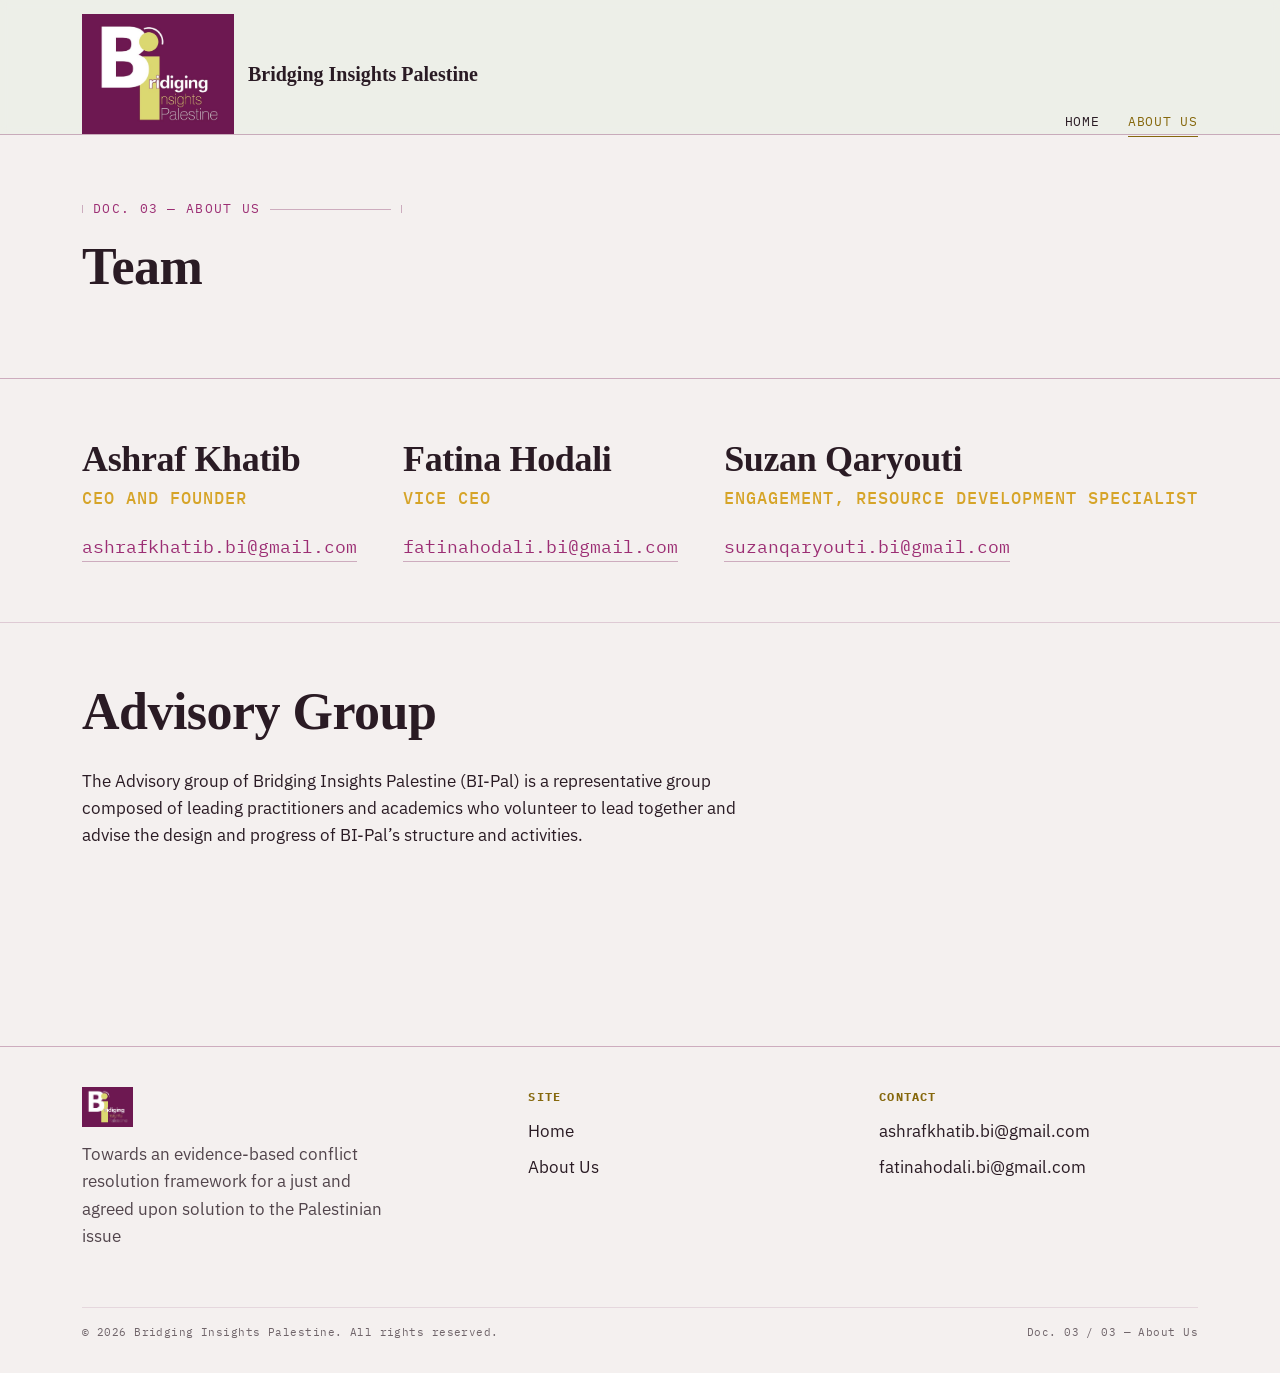
==== about/index.html @ 347c8a96 "Swap favicon to new BI-Pal logo PNG" ====
<!DOCTYPE html>
<html lang="en">
<head>
<meta charset="UTF-8">
<meta name="viewport" content="width=device-width, initial-scale=1.0">
<title>About Us — Bridging Insights Palestine</title>
<meta name="description" content="Meet the team and advisory group behind Bridging Insights Palestine, an initiative building an evidence-based conflict resolution framework for the Palestinian issue.">
<link rel="icon" type="image/png" href="/bi-logo.png">
<link rel="preconnect" href="https://fonts.googleapis.com">
<link href="https://fonts.googleapis.com/css2?family=IBM+Plex+Mono:wght@400;500&family=IBM+Plex+Sans:wght@400;500&family=IBM+Plex+Slab:wght@500;600&display=swap" rel="stylesheet">
<link rel="stylesheet" href="/style.css">
</head>
<body>

<header class="site-header">
  <div class="header-inner">
    <a class="brand" href="/">
      <img class="brand-logo" src="/bridging-insights-logo.jpg" alt="Bridging Insights Palestine">
      <span class="brand-title">Bridging Insights Palestine</span>
    </a>
    <button class="nav-toggle" aria-expanded="false" aria-label="Toggle navigation">Menu</button>
    <nav class="primary-nav" aria-label="Primary">
      <ul>
        <li><a href="/">Home</a></li>
        <!-- <li><a href="/toolkit/">The Toolkit</a></li> -->
        <li><a href="/about/" aria-current="page">About Us</a></li>
      </ul>
    </nav>
  </div>
</header>

<main>

  <div class="masthead team-masthead">
    <div class="wrap">
      <div class="dim short kicker">
        <span class="dim-label">Doc. 03 — About Us</span>
        <span class="dim-rule"></span>
      </div>
      <h1>Team</h1>
    </div>
  </div>

  <!-- TEAM -->
  <section>
    <div class="wrap team-grid">
      <div class="team-card">
        <h3>Ashraf Khatib</h3>
        <span class="team-role">CEO and Founder</span>
        <a class="email" href="mailto:ashrafkhatib.bi@gmail.com">ashrafkhatib.bi@gmail.com</a>
      </div>
      <div class="team-card">
        <h3>Fatina Hodali</h3>
        <span class="team-role">Vice CEO</span>
        <a class="email" href="mailto:fatinahodali.bi@gmail.com">fatinahodali.bi@gmail.com</a>
      </div>
      <div class="team-card">
        <h3>Suzan Qaryouti</h3>
        <span class="team-role" style="white-space:nowrap;">Engagement, Resource Development Specialist</span>
        <a class="email" href="mailto:suzanqaryouti.bi@gmail.com">suzanqaryouti.bi@gmail.com</a>
      </div>
    </div>
  </section>

  <!-- ADVISORY PANEL -->
  <section>
    <div class="wrap">
      <h2 class="advisory-title">Advisory Group</h2>
      <p style="max-width:70ch;">The Advisory group of Bridging Insights Palestine (BI-Pal) is a representative group composed of leading practitioners and academics who volunteer to lead together and advise the design and progress of BI-Pal&rsquo;s structure and activities.</p>
    </div>
  </section>

</main>

<footer class="site-footer">
  <div class="wrap">
    <div class="footer-grid">
      <div>
        <img class="footer-logo" src="/bridging-insights-logo.jpg" alt="Bridging Insights Palestine">
        <p style="max-width:32ch; opacity:.8;">Towards an evidence-based conflict resolution framework for a just and agreed upon solution to the Palestinian issue</p>
      </div>
      <div>
        <h4>Site</h4>
        <ul>
          <li><a href="/">Home</a></li>
          <!-- <li><a href="/toolkit/">The Toolkit</a></li> -->
          <li><a href="/about/">About Us</a></li>
        </ul>
      </div>
      <div>
        <h4>Contact</h4>
        <ul>
          <li><a href="mailto:ashrafkhatib.bi@gmail.com">ashrafkhatib.bi@gmail.com</a></li>
          <li><a href="mailto:fatinahodali.bi@gmail.com">fatinahodali.bi@gmail.com</a></li>
        </ul>
      </div>
    </div>
    <div class="footer-bottom">
      <span>© 2026 Bridging Insights Palestine. All rights reserved.</span>
      <span>Doc. 03 / 03 — About Us</span>
    </div>
  </div>
</footer>

<script src="/script.js"></script>
</body>
</html>
---- style.css ----
/* ==========================================================================
   DRAFTSMAN'S BENCH — design tokens
   ========================================================================== */

:root{
  --paper:     #F4F0EF;
  --paper-2:   #E9E2E4;
  --ink:       #2A1B24;
  --blueprint: #7A1E58;
  --blueprint-2:#9C2E74;
  --brass:     #D6A428;
  --brass-2:   #F0C455;
  --brass-ink: #86680D;
  --line:      rgba(122,30,88,0.18);
  --line-strong: rgba(122,30,88,0.32);

  --display: "IBM Plex Slab", Georgia, serif;
  --body:    "IBM Plex Sans", -apple-system, sans-serif;
  --mono:    "IBM Plex Mono", "SFMono-Regular", monospace;

  --max: 1180px;
}

*{ box-sizing:border-box; }
html{ scroll-behavior:smooth; }

@media (prefers-reduced-motion: reduce){
  html{ scroll-behavior:auto; }
  *{ animation:none !important; transition:none !important; }
}

body{
  margin:0;
  background:
    linear-gradient(var(--paper), var(--paper)) ,
    repeating-linear-gradient(0deg, transparent, transparent 39px, var(--line) 39px, var(--line) 40px),
    repeating-linear-gradient(90deg, transparent, transparent 39px, var(--line) 39px, var(--line) 40px);
  background-blend-mode: normal;
  color: var(--ink);
  font-family: var(--body);
  font-size: 17px;
  line-height: 1.6;
  -webkit-font-smoothing: antialiased;
}

img{ max-width:100%; display:block; }

a{ color: inherit; }

h1,h2,h3{
  font-family: var(--display);
  font-weight: 600;
  line-height: 1.12;
  margin: 0 0 .5em 0;
  letter-spacing: -0.01em;
}

p{ margin: 0 0 1em 0; }

.wrap{
  max-width: var(--max);
  margin: 0 auto;
  padding: 0 32px;
}

/* Focus visibility */
a:focus-visible, button:focus-visible, input:focus-visible, textarea:focus-visible{
  outline: 2px solid var(--brass-ink);
  outline-offset: 3px;
}

/* --------------------------------------------------------------------------
   Utility: mono labels / spec tags / dimension lines
   -------------------------------------------------------------------------- */

.label{
  font-family: var(--mono);
  font-size: 12px;
  letter-spacing: .12em;
  text-transform: uppercase;
  color: var(--brass-ink);
}

.spec-number{
  font-family: var(--mono);
  font-size: 12px;
  color: var(--brass);
  letter-spacing: .06em;
}

/* Dimension line: the signature motif. A hairline with tick-mark ends and
   a small mono callout, used to annotate real content — never decorative. */
.dim{
  display:flex;
  align-items:center;
  gap: 10px;
  color: var(--blueprint-2);
  margin: 0 0 18px 0;
}
.dim::before, .dim::after{
  content:"";
  height: 8px;
  width: 1px;
  background: var(--line-strong);
}
.dim .dim-rule{
  flex: 1 1 auto;
  height: 1px;
  background: var(--line-strong);
  min-width: 24px;
}
.dim .dim-label{
  font-family: var(--mono);
  font-size: 13px;
  letter-spacing: .1em;
  text-transform: uppercase;
  white-space: nowrap;
  color: var(--blueprint-2);
}
.dim.short{ max-width: 320px; }

/* --------------------------------------------------------------------------
   Header / title block (styled like a blueprint's corner stamp)
   -------------------------------------------------------------------------- */

.site-header{
  border-bottom: 1px solid var(--line-strong);
  background: rgba(236,238,232,0.88);
  backdrop-filter: blur(4px);
  position: sticky;
  top: 0;
  z-index: 50;
}

.header-inner{
  display:flex;
  align-items:flex-end;
  justify-content: space-between;
  padding: 14px 32px 0;
  max-width: var(--max);
  margin: 0 auto;
  gap: 24px;
}

.brand{
  display:flex;
  align-items:center;
  text-decoration:none;
  color: var(--ink);
}
.brand-logo{
  height: 120px;
  width: auto;
  display:block;
}
.brand-title{
  font-family: var(--display);
  font-weight: 600;
  font-size: 20px;
  margin-left: 14px;
  white-space: nowrap;
}

nav.primary-nav ul{
  list-style:none;
  display:flex;
  gap: 28px;
  margin:0; padding:0;
}
nav.primary-nav a{
  text-decoration:none;
  font-family: var(--mono);
  font-size: 13px;
  letter-spacing:.06em;
  text-transform: uppercase;
  color: var(--ink);
  padding: 6px 0;
  border-bottom: 1px solid transparent;
  transition: border-color .15s ease, color .15s ease;
}
nav.primary-nav a:hover,
nav.primary-nav a[aria-current="page"]{
  color: var(--brass-ink);
  border-bottom-color: var(--brass-ink);
}

.nav-toggle{
  display:none;
  background:none;
  border: 1px solid var(--line-strong);
  padding: 8px 10px;
  font-family: var(--mono);
  font-size: 12px;
  letter-spacing:.08em;
  text-transform: uppercase;
  cursor:pointer;
  color: var(--ink);
}

@media (max-width: 760px){
  nav.primary-nav{
    position: absolute;
    top: 100%;
    left:0; right:0;
    background: var(--paper);
    border-bottom: 1px solid var(--line-strong);
    display:none;
  }
  nav.primary-nav.open{ display:block; }
  nav.primary-nav ul{
    flex-direction: column;
    gap:0;
    padding: 8px 32px 20px;
  }
  nav.primary-nav li{ padding: 10px 0; border-bottom: 1px solid var(--line); }
  .nav-toggle{ display:inline-block; }

  /* The logo image already contains the "Bridging Insights Palestine"
     wordmark, so the adjacent text label is redundant on narrow screens
     and was the thing pushing the header into horizontal overflow. */
  .brand-title{ display:none; }
  .brand-logo{ height: 64px; }
  .header-inner{ padding: 10px 20px 0; }
}

@media (max-width: 480px){
  .wrap{ padding: 0 20px; }
}

/* --------------------------------------------------------------------------
   Section nav — vertical rail of dimension ticks, one per page section
   -------------------------------------------------------------------------- */

section[id]{ scroll-margin-top: 140px; }

.section-nav{
  position: fixed;
  top: max(230px, 50%);
  right: 16px;
  transform: translateY(-50%);
  z-index: 60;
}
.section-nav ul{
  list-style:none;
  margin:0; padding:0;
  display:flex;
  flex-direction:column;
  gap: 12px;
}
.section-nav li{ display:flex; justify-content:flex-end; }
.section-nav a{
  display:flex;
  align-items:center;
  gap: 7px;
  text-decoration:none;
  padding: 3px 0;
}
.section-nav-index{
  font-family: var(--mono);
  font-size: 10px;
  color: var(--brass-ink);
  white-space:nowrap;
  opacity: .55;
  transition: opacity .25s ease, transform .25s ease, color .2s ease;
}
.section-nav-label{
  font-family: var(--mono);
  font-size: 10px;
  letter-spacing:.04em;
  text-transform: uppercase;
  color: var(--ink);
  white-space:nowrap;
  background: transparent;
  border: 1px solid transparent;
  padding: 4px 7px;
  opacity: .55;
  transition: opacity .25s ease, transform .25s ease, color .2s ease, border-color .2s ease, background-color .2s ease;
}
.section-nav-dash{
  flex: 0 0 auto;
  width: 16px;
  height: 1px;
  background: var(--line-strong);
  transition: width .3s ease, background-color .3s ease;
}
.section-nav a:hover .section-nav-index,
.section-nav a:hover .section-nav-label{
  opacity: 1;
  transform: translateX(-4px);
}
.section-nav a:hover .section-nav-dash{
  width: 28px;
  background: var(--brass-ink);
}
.section-nav a.active .section-nav-index,
.section-nav a.active .section-nav-label{
  opacity: 1;
}
.section-nav a.active .section-nav-dash{
  width: 28px;
  background: var(--ink);
}
.section-nav a.active .section-nav-label{
  color: var(--brass-ink);
  border-color: var(--brass-ink);
  background: var(--paper);
}
.section-nav a.active:hover .section-nav-label{
  transform: translateX(-4px);
}

@media (max-width: 1320px){
  .section-nav{ display:none; }
}

/* --------------------------------------------------------------------------
   Footer / title block
   -------------------------------------------------------------------------- */

.site-footer{
  border-top: 1px solid var(--line-strong);
  margin-top: 120px;
  padding: 40px 0 32px;
}
.footer-grid{
  display:grid;
  grid-template-columns: 1.3fr 1fr 1fr;
  gap: 32px;
  align-items:start;
}
.footer-grid h4{
  font-family: var(--mono);
  font-size: 12px;
  letter-spacing:.1em;
  text-transform: uppercase;
  color: var(--brass-ink);
  margin: 0 0 12px 0;
}
.footer-logo{
  height: 40px;
  width: auto;
  display:block;
  margin: 0 0 14px 0;
}
.footer-grid ul{ list-style:none; margin:0; padding:0; }
.footer-grid li{ margin-bottom: 8px; }
.footer-grid a{ text-decoration:none; }
.footer-grid a:hover{ color: var(--brass-ink); }
.footer-bottom{
  display:flex;
  justify-content:space-between;
  margin-top: 40px;
  padding-top: 16px;
  border-top: 1px solid var(--line);
  font-family: var(--mono);
  font-size: 11px;
  color: var(--ink);
  opacity:.65;
  letter-spacing:.04em;
}
@media (max-width: 700px){
  .footer-grid{ grid-template-columns: 1fr; }
  .footer-bottom{ flex-direction:column; gap:8px; }
}

/* --------------------------------------------------------------------------
   Hero
   -------------------------------------------------------------------------- */

.hero{
  padding: 96px 0 80px;
  border-bottom: 1px solid var(--line-strong);
}
.hero-inner{
  display:grid;
  grid-template-columns: 1.15fr .85fr;
  gap: 56px;
  align-items:end;
}
.hero h1{
  font-size: clamp(26px, 2.6vw, 36px);
  max-width: 34ch;
}
.hero .lede{
  font-size: 18px;
  max-width: 46ch;
  color: var(--ink);
}
.hero-figure{
  border: 1px solid var(--line-strong);
  background: var(--paper-2);
  aspect-ratio: 4/3;
  display:flex;
  align-items:center;
  justify-content:center;
  position:relative;
  padding: 18px;
}
.hero-figure .corner,
.ring-figure .corner{
  position:absolute;
  width:10px; height:10px;
  border: 1px solid var(--line-strong);
}
.hero-figure .corner.tl, .ring-figure .corner.tl{ top:8px; left:8px; border-right:none; border-bottom:none; }
.hero-figure .corner.tr, .ring-figure .corner.tr{ top:8px; right:8px; border-left:none; border-bottom:none; }
.hero-figure .corner.bl, .ring-figure .corner.bl{ bottom:8px; left:8px; border-right:none; border-top:none; }
.hero-figure .corner.br, .ring-figure .corner.br{ bottom:8px; right:8px; border-left:none; border-top:none; }
.hero-figure figcaption{
  position:absolute;
  bottom: 14px; left: 18px; right: 18px;
  font-family: var(--mono);
  font-size: 11px;
  letter-spacing:.06em;
  color: var(--ink);
  opacity:.6;
}
.placeholder-art{
  font-family: var(--mono);
  font-size: 13px;
  text-align:center;
  color: var(--ink);
  opacity:.5;
  letter-spacing:.05em;
}

@media (max-width: 820px){
  .hero-inner{ grid-template-columns: 1fr; }
}

/* --------------------------------------------------------------------------
   Buttons
   -------------------------------------------------------------------------- */

.btn{
  display:inline-flex;
  align-items:center;
  gap:8px;
  font-family: var(--mono);
  font-size: 13px;
  letter-spacing:.06em;
  text-transform: uppercase;
  text-decoration:none;
  padding: 13px 22px;
  border: 1px solid var(--ink);
  color: var(--ink);
  background: transparent;
  cursor:pointer;
  transition: background .15s ease, color .15s ease;
}
.btn:hover{ background: var(--ink); color: var(--paper); }
.btn.primary{
  background: var(--brass);
  border-color: var(--brass);
  color: var(--ink);
}
.btn.primary:hover{ background: var(--brass-2); border-color: var(--brass-2); }
.btn-row{ display:flex; gap:14px; flex-wrap:wrap; margin-top: 28px; }

/* --------------------------------------------------------------------------
   Generic sections
   -------------------------------------------------------------------------- */

section{ padding: 60px 0; }
section.tight{ padding: 36px 0; }
section + section{ border-top: 1px solid var(--line); }

.section-head{ max-width: 640px; margin-bottom: 48px; }
.section-head h2{ font-size: clamp(28px, 3.4vw, 38px); }
.section-head p{ color: var(--ink); opacity:.85; }

/* Three-up feature grid */
.grid-3{
  display:grid;
  grid-template-columns: repeat(3, 1fr);
  gap: 1px;
  background: var(--line-strong);
  border: 1px solid var(--line-strong);
}
.grid-3 > *{ background: var(--paper); padding: 32px; }
@media (max-width: 820px){
  .grid-3{ grid-template-columns: 1fr; }
}

.card h3{ font-size: 20px; margin-bottom: 10px; }
.card p{ opacity:.85; margin-bottom:0; }

/* Component/spec list (used on Toolkit page) */
.spec-list{ border-top: 1px solid var(--line-strong); }
.spec-row{
  display:grid;
  grid-template-columns: 90px 1fr 1.3fr;
  gap: 28px;
  padding: 32px 0;
  border-bottom: 1px solid var(--line-strong);
}
.spec-row .spec-number{ padding-top:4px; }
.spec-row h3{ font-size: 21px; margin-bottom: 8px; }
.spec-row p{ opacity: .85; margin-bottom: 0; }
@media (max-width: 700px){
  .spec-row{ grid-template-columns: 1fr; gap:8px; }
}

/* Quote / callout block */
.callout{
  border-top: 3px solid var(--brass);
  padding: 20px 0 0 0;
  font-family: var(--display);
  font-size: 27px;
  font-style: italic;
  max-width: 700px;
  margin: 0 auto;
  text-align: center;
  color: var(--ink);
}
.callout cite{
  display:block;
  margin-top: 14px;
  font-family: var(--mono);
  font-style: normal;
  font-size: 12px;
  letter-spacing:.06em;
  text-transform: uppercase;
  color: var(--brass-ink);
}

/* Team grid (About page) */
.team-grid{
  display:grid;
  grid-template-columns: repeat(3, 1fr);
  gap: 40px 32px;
}
@media (max-width: 820px){
  .team-grid{ grid-template-columns: repeat(2, 1fr); }
}
@media (max-width: 560px){
  .team-grid{ grid-template-columns: 1fr; }
}
.team-photo{
  aspect-ratio: 1;
  background: var(--paper-2);
  border: 1px solid var(--line-strong);
  margin-bottom: 14px;
  display:flex; align-items:center; justify-content:center;
}
.team-card h3{ font-size: clamp(28px, 3vw, 36px); margin-bottom: 6px; }
.team-role{
  font-family: var(--mono);
  font-size: 17px;
  font-weight: 500;
  letter-spacing:.06em;
  text-transform: uppercase;
  color: var(--brass);
  display:block;
  margin-bottom: 20px;
}
.team-card p{ font-size: 15px; opacity:.85; margin-bottom:0; }
.team-card .email{
  display:inline-block;
  font-family: var(--mono);
  font-size: 18px;
  color: var(--blueprint-2);
  text-decoration: none;
  border-bottom: 1px solid var(--line-strong);
}
.team-card .email:hover{ color: var(--brass-ink); border-color: var(--brass-ink); }

/* About page: larger, more prominent title */
.team-masthead h1{ font-size: clamp(56px, 9vw, 104px); max-width: none; }

/* Advisory Group heading — matches the "Team" masthead title font */
.advisory-title{ font-size: clamp(34px, 4.6vw, 52px); max-width: 18ch; }

/* Values row — pills in the theme's accent colors */
.values-row{
  display:flex;
  flex-wrap:wrap;
  gap: 16px;
}
.value-pill{
  display:inline-flex;
  align-items:center;
  justify-content:center;
  padding: 16px 32px;
  border-radius: 999px;
  font-family: var(--display);
  font-weight: 600;
  font-size: 18px;
  letter-spacing: -0.01em;
  color: var(--paper);
  cursor: default;
  transition: transform .2s ease, filter .2s ease, box-shadow .2s ease;
}
.value-pill{
  box-shadow: 0 0 24px -4px var(--glow, transparent);
}
.value-pill:hover{
  transform: scale(1.08);
  filter: brightness(1.18) saturate(1.15);
  box-shadow: 0 0 36px 2px var(--glow, var(--brass-2)), 0 10px 20px -6px rgba(0,0,0,.3);
}
.value-pill.c-blueprint{ background: var(--blueprint); --glow: color-mix(in srgb, var(--blueprint) 65%, transparent); }
.value-pill.c-blueprint-2{ background: var(--blueprint-2); --glow: color-mix(in srgb, var(--blueprint-2) 65%, transparent); }
.value-pill.c-brass{ background: var(--brass); color: var(--ink); --glow: color-mix(in srgb, var(--brass) 65%, transparent); }
.value-pill.c-brass-ink{ background: var(--brass-ink); --glow: color-mix(in srgb, var(--brass-ink) 65%, transparent); }
.value-pill.c-ink{ background: var(--ink); --glow: color-mix(in srgb, var(--ink) 65%, transparent); }

@media (max-width: 560px){
  .value-pill{ padding: 13px 24px; font-size: 16px; }
}

/* CTA band */
.cta-band{
  background: var(--brass);
  color: var(--ink);
}
.cta-band .section-head p{ color: var(--ink); opacity:.8; }
.cta-band h2{ color: var(--ink); }
.cta-band .btn{ border-color: var(--ink); color: var(--ink); }
.cta-band .btn:hover{ background: var(--ink); color: var(--brass); }
.cta-band .btn.primary{ background: var(--ink); color: var(--brass); border-color: var(--ink); }
.cta-band .btn.primary:hover{ background: transparent; color: var(--ink); }

/* --------------------------------------------------------------------------
   Toolkit page additions
   -------------------------------------------------------------------------- */

/* Framing questions — stacked italic questions under the masthead lede */
.framing-questions{
  margin-top: 28px;
  padding-top: 20px;
  border-top: 1px solid var(--line);
  display: grid;
  gap: 14px;
  max-width: 62ch;
}
.framing-questions p{
  font-family: var(--display);
  font-style: italic;
  font-size: 19px;
  color: var(--ink);
  opacity: .9;
  margin: 0;
}

/* Hub diagram — a center + radiating parts, placeholder for a real graphic */
.hub-diagram{
  position: relative;
  aspect-ratio: 1/1;
  border: 1px solid var(--line-strong);
  background: var(--paper-2);
  display:flex;
  align-items:center;
  justify-content:center;
}
.hub-diagram .hub-center{
  width: 34%;
  aspect-ratio: 1/1;
  border-radius: 50%;
  border: 1px solid var(--brass-ink);
  display:flex;
  align-items:center;
  justify-content:center;
  text-align:center;
  font-family: var(--mono);
  font-size: 11px;
  letter-spacing:.06em;
  text-transform: uppercase;
  color: var(--brass-ink);
  padding: 10px;
  background: var(--paper);
  z-index: 2;
}
.hub-diagram .spoke{
  position:absolute;
  width: 1px;
  background: var(--line-strong);
  top: 50%; left: 50%;
  height: 40%;
  transform-origin: top center;
}
.hub-diagram .spoke.s1{ transform: translate(-50%,0) rotate(0deg); }
.hub-diagram .spoke.s2{ transform: translate(-50%,0) rotate(120deg); }
.hub-diagram .spoke.s3{ transform: translate(-50%,0) rotate(240deg); }
.hub-diagram .node{
  position:absolute;
  font-family: var(--mono);
  font-size: 10px;
  letter-spacing:.06em;
  text-transform:uppercase;
  color: var(--ink);
  opacity:.75;
  text-align:center;
  width: 96px;
}
.hub-diagram .node.n1{ top: 6%; left: 50%; transform: translateX(-50%); }
.hub-diagram .node.n2{ bottom: 12%; left: 8%; }
.hub-diagram .node.n3{ bottom: 12%; right: 8%; }

/* Lens grid — the perspectives / disciplines the toolkit draws on */
.lens-grid{
  display:grid;
  grid-template-columns: repeat(2, 1fr);
  gap: 1px;
  background: var(--line-strong);
  border: 1px solid var(--line-strong);
}
.lens-grid > *{ background: var(--paper); padding: 28px 32px; }
.lens-grid .spec-number{ display:block; margin-bottom: 8px; }
.lens-grid h3{ font-size: 18px; margin-bottom: 6px; }
.lens-grid .lens-question{
  font-family: var(--display);
  font-style: italic;
  font-size: 15px;
  opacity: .8;
  margin: 0;
}
.lens-grid p{ opacity:.85; margin:0; }
@media (max-width: 700px){
  .lens-grid{ grid-template-columns: 1fr; }
}

/* Action grid — the verbs describing what you do with the toolkit */
.action-grid{
  display:grid;
  grid-template-columns: repeat(3, 1fr);
  gap: 1px;
  background: var(--line-strong);
  border: 1px solid var(--line-strong);
}
.action-grid > *{ background: var(--paper); padding: 32px; }
.action-verb{
  display:block;
  font-family: var(--mono);
  font-size: 13px;
  letter-spacing:.1em;
  color: var(--brass);
  margin-bottom: 10px;
}
.action-grid h3{ font-size: 19px; margin-bottom: 8px; }
.action-grid p{ opacity:.85; margin-bottom:0; }
@media (max-width: 820px){
  .action-grid{ grid-template-columns: 1fr; }
}

/* Contributors strip — quiet, credits-style close to the page */
.contributors{
  font-family: var(--mono);
  font-size: 13px;
}
.contributors .contrib-group{
  padding: 18px 0;
  border-bottom: 1px solid var(--line);
  display:grid;
  grid-template-columns: 240px 1fr;
  gap: 20px;
}
.contributors .contrib-group:first-child{ border-top: 1px solid var(--line); }
.contrib-role{
  text-transform: uppercase;
  letter-spacing: .06em;
  color: var(--brass-ink);
  opacity: .9;
}
.contrib-names{ opacity: .8; }
@media (max-width: 640px){
  .contributors .contrib-group{ grid-template-columns: 1fr; gap: 4px; }
}

/* --------------------------------------------------------------------------
   Toolkit page — deeper explainer sections
   -------------------------------------------------------------------------- */

/* Who it's for */
.audience-list{
  display:grid;
  grid-template-columns: repeat(2, 1fr);
  gap: 1px;
  background: var(--line-strong);
  border: 1px solid var(--line-strong);
}
.audience-list > *{ background: var(--paper); padding: 26px 30px; }
.audience-list h3{ font-size: 16px; margin-bottom: 6px; }
.audience-list p{ opacity:.85; margin-bottom:0; font-size:15px; }
@media (max-width: 700px){
  .audience-list{ grid-template-columns: 1fr; }
}

/* ---- Achieving section: table + interactive ecosystem diagram ------ */
.achieving-layout{
  display:grid;
  grid-template-columns: 0.82fr 1.18fr;
  gap: 48px;
  align-items:center;
}
.audience-list--compact{
  grid-template-columns: 1fr;
}
.audience-list--compact > *{
  padding: 18px 22px;
  transition: background-color .25s ease, box-shadow .25s ease;
}
.audience-list--compact h3{ font-size: 15px; transition: color .25s ease; }
.audience-list--compact p{ font-size: 13.5px; }
.audience-list--compact > .is-active{
  background: color-mix(in srgb, var(--node-accent, var(--blueprint-2)) 12%, var(--paper));
  box-shadow: inset 3px 0 0 var(--node-accent, var(--blueprint-2));
}
.audience-list--compact > .is-active h3{ color: var(--node-accent, var(--blueprint-2)); }
@media (max-width: 900px){
  .achieving-layout{ grid-template-columns: 1fr; }
}

.ring-figure{
  position:relative;
  border: 1px solid var(--line-strong);
  background: transparent;
  display:flex;
  flex-direction: column;
  align-items:center;
  justify-content:center;
  padding: 14px;
}
.ring-figure figcaption{
  margin-top: 12px;
  font-family: var(--mono);
  font-size: 11px;
  letter-spacing:.06em;
  color: var(--ink);
  opacity:.6;
  text-align:center;
}
.ring-anim{
  display:block;
  width:100%;
  aspect-ratio: 1/1;
}
.ring-anim-track{
  fill:none;
  stroke: var(--line-strong);
  stroke-width:1.5;
}
.ring-anim-dot{
  fill: var(--brass-ink);
  opacity: 0;
}
.ring-anim-glow{
  fill:none;
  stroke: var(--brass-2);
  stroke-width:10;
  opacity:0;
  filter: blur(10px);
}
.ring-anim-circle{
  fill: var(--paper);
  stroke: var(--brass-ink);
  stroke-width:2.5;
}
.ring-anim-id{
  font-family: var(--mono);
  font-size:26px;
  font-weight:500;
  text-anchor:middle;
  fill: var(--brass-ink);
}
.ring-anim-label{
  font-family: var(--display);
  font-weight:600;
  font-size:24px;
  line-height:1.28;
  color: var(--ink);
  text-align:center;
}
.ring-anim-node{ cursor:pointer; }
.ring-anim-node:focus{ outline:none; }
.ring-anim-node:focus-visible .ring-anim-circle{
  stroke: var(--node-accent, var(--blueprint-2)) !important;
  stroke-width: 3.5 !important;
}
.ring-anim-node.is-selected .ring-anim-circle{
  stroke: var(--node-accent, var(--blueprint-2)) !important;
  stroke-width: 4 !important;
}
.ring-anim-node.is-selected .ring-anim-id{
  fill: var(--node-accent, var(--blueprint-2)) !important;
}
.ring-anim-node.is-selected .ring-anim-glow{
  opacity: .5 !important;
  stroke: var(--node-accent, var(--blueprint-2)) !important;
}
.ring-anim-node.is-selected .ring-anim-label{
  color: var(--node-accent, var(--blueprint-2));
}

@media (prefers-reduced-motion: reduce){
  .ring-anim-dot{ opacity:0; }
}

/* Below ~640px the ring diagram's node labels shrink past legibility (the
   SVG scales as one vector, foreignObject text included). The same four
   items are already spelled out in full in .audience-list--compact right
   above it, so on small screens keep just the numbered ring — dropping the
   duplicate text avoids both the illegible type and its collision with the
   figcaption underneath. */
@media (max-width: 640px){
  .ring-anim-node foreignObject{ display:none; }
  .ring-anim-id{ font-size: 34px; }
}

/* How to use it — numbered steps */
.steps-list{ counter-reset: step; max-width: 760px; }
.step-item{
  display:grid;
  grid-template-columns: 44px 1fr;
  gap: 18px;
  padding: 18px 0;
  border-bottom: 1px solid var(--line);
}
.step-item:first-child{ border-top: 1px solid var(--line); }
.step-item .step-num{
  font-family: var(--mono);
  font-size: 13px;
  color: var(--brass);
  padding-top: 2px;
}
.step-item p{ margin:0; opacity:.9; }

/* Domain block — one per interdependent part of the framework */
.domain-block{
  padding: 40px 0;
  border-bottom: 1px solid var(--line-strong);
}
.domain-block:first-of-type{ border-top: 1px solid var(--line-strong); }
.domain-head{
  display:flex;
  align-items:baseline;
  gap: 16px;
  margin-bottom: 12px;
  flex-wrap: wrap;
}
.domain-head h3{ font-size: 24px; margin:0; }
.domain-intro{ max-width: 68ch; opacity:.9; margin-bottom: 24px; }
.domain-questions{
  display:grid;
  grid-template-columns: 1fr 1fr;
  gap: 32px;
}
.domain-questions h4{
  font-family: var(--mono);
  font-size: 11px;
  letter-spacing:.08em;
  text-transform: uppercase;
  color: var(--brass-ink);
  margin: 0 0 12px 0;
}
.domain-questions ul{
  margin:0; padding: 0 0 0 18px;
  font-size: 15px;
}
.domain-questions li{ margin-bottom: 8px; opacity:.9; }
@media (max-width: 700px){
  .domain-questions{ grid-template-columns: 1fr; gap:20px; }
}
.field-note{
  margin-top: 22px;
  border-left: 3px solid var(--brass);
  padding: 4px 0 4px 20px;
  font-size: 15px;
  opacity:.9;
  max-width: 68ch;
}
.field-note .label{ display:block; margin-bottom:6px; }

/* Stage timeline */
.stage-timeline{
  display:grid;
  grid-template-columns: repeat(5, 1fr);
  gap: 1px;
  background: var(--line-strong);
  border: 1px solid var(--line-strong);
}
.stage-timeline > *{ background: var(--paper); padding: 22px 20px; }
.stage-num{
  font-family: var(--mono);
  font-size: 11px;
  color: var(--brass);
  display:block;
  margin-bottom: 8px;
}
.stage-timeline h4{
  font-family: var(--display);
  font-size: 15px;
  margin: 0 0 8px 0;
}
.stage-timeline p{ font-size: 13px; opacity:.85; margin:0; }
@media (max-width: 900px){
  .stage-timeline{ grid-template-columns: repeat(2, 1fr); }
}
@media (max-width: 520px){
  .stage-timeline{ grid-template-columns: 1fr; }
}

/* Case study */
.case-study{
  border: 1px solid var(--line-strong);
  padding: 40px;
}
.case-study .dim{ margin-bottom: 20px; }
.case-study h3{ font-size: 22px; }
.case-domain{
  margin-top: 26px;
  padding-top: 22px;
  border-top: 1px solid var(--line);
}
.case-domain h4{
  font-family: var(--mono);
  font-size: 12px;
  letter-spacing:.06em;
  text-transform: uppercase;
  color: var(--brass-ink);
  margin: 0 0 8px 0;
}
.case-domain p{ margin:0; opacity:.9; }
@media (max-width: 700px){
  .case-study{ padding: 26px; }
}

/* Checklist */
.checklist-group{ margin-bottom: 32px; }
.checklist-group h4{
  font-family: var(--mono);
  font-size: 12px;
  letter-spacing:.08em;
  text-transform: uppercase;
  color: var(--brass-ink);
  margin: 0 0 14px 0;
}
.checklist{ list-style:none; margin:0; padding:0; }
.checklist li{
  display:flex;
  align-items:flex-start;
  gap: 12px;
  padding: 10px 0;
  border-bottom: 1px solid var(--line);
  font-size: 15px;
  opacity:.9;
}
.checklist li::before{
  content:"";
  flex: 0 0 auto;
  width: 14px; height: 14px;
  margin-top: 2px;
  border: 1px solid var(--line-strong);
}

/* Page intro / masthead used on inner pages */
.masthead{
  padding: 64px 0 56px;
  border-bottom: 1px solid var(--line-strong);
}
.masthead .kicker{ margin-bottom: 18px; }
.masthead h1{ font-size: clamp(34px, 4.6vw, 52px); max-width: 18ch; }
.masthead .lede{ max-width: 60ch; opacity:.85; font-size:17px; }

/* Two column layout util */
.two-col{
  display:grid;
  grid-template-columns: 1fr 1fr;
  gap: 56px;
}
@media (max-width: 820px){
  .two-col{ grid-template-columns:1fr; }
}
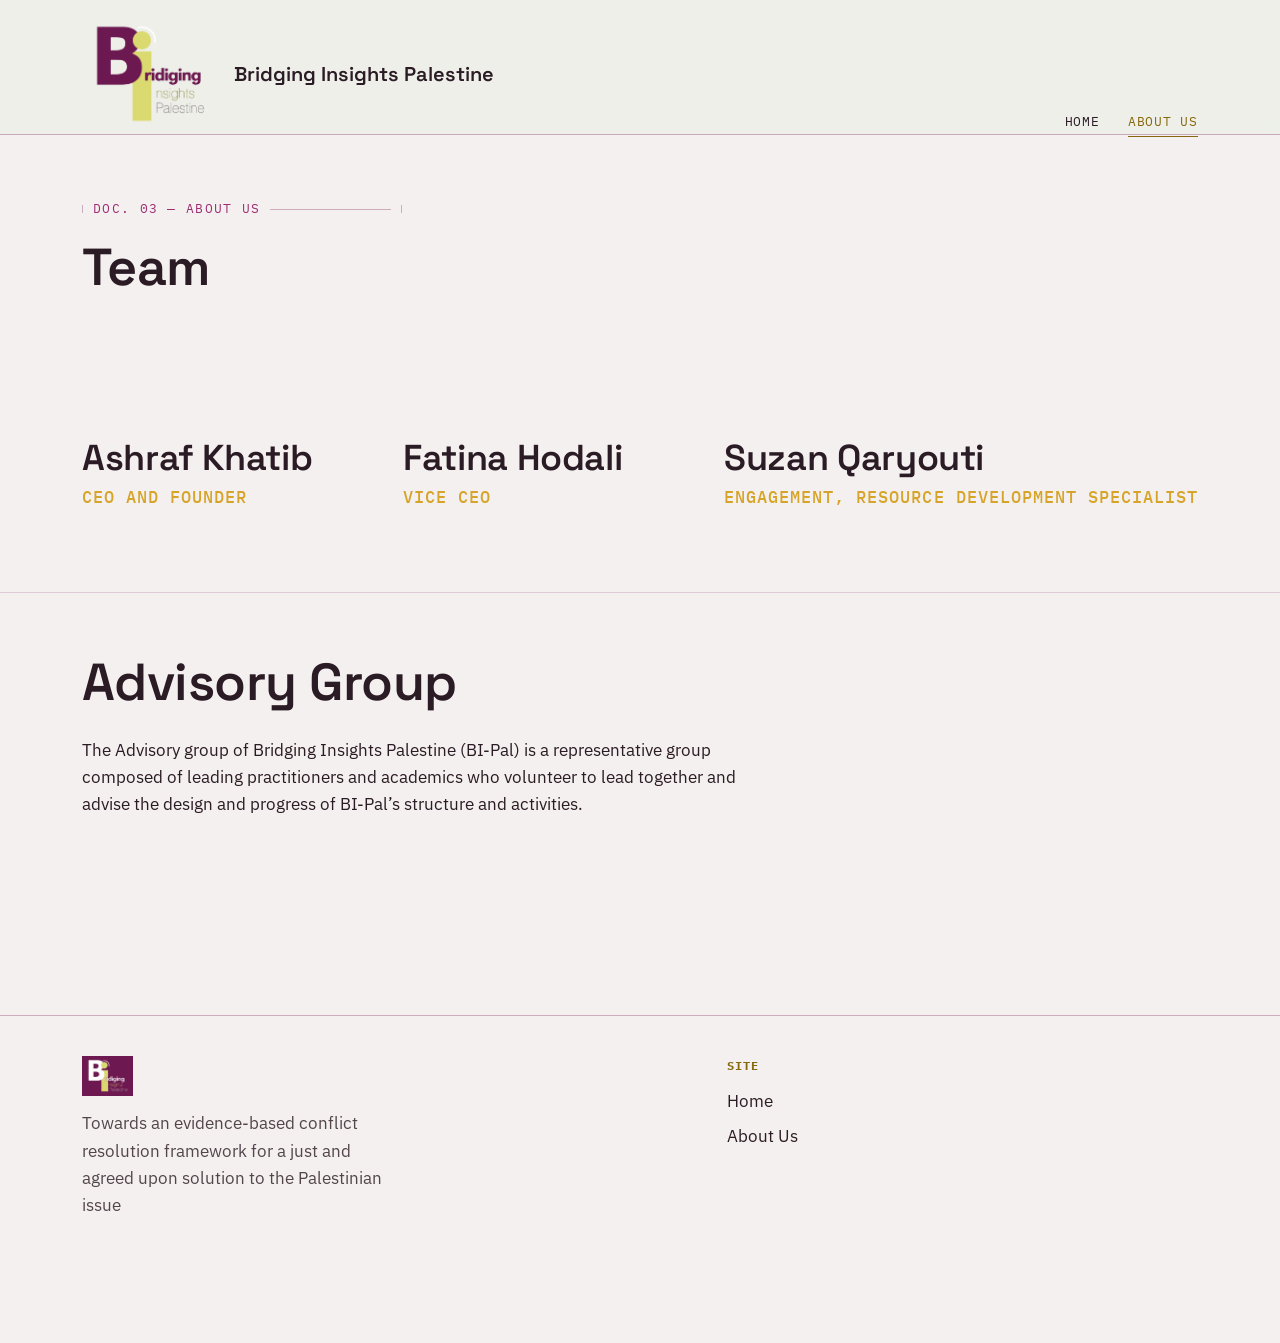
==== commit cefed352: "Add pillar/flip-card animations, remove public emails, update logo Rework homepage pillars and "why " ====
--- a/about/index.html
+++ b/about/index.html
@@ -5,9 +5,9 @@
 <meta name="viewport" content="width=device-width, initial-scale=1.0">
 <title>About Us — Bridging Insights Palestine</title>
 <meta name="description" content="Meet the team and advisory group behind Bridging Insights Palestine, an initiative building an evidence-based conflict resolution framework for the Palestinian issue.">
-<link rel="icon" type="image/png" href="/bi-logo.png">
+<link rel="icon" type="image/jpeg" href="/bridging-insights-logo.jpg">
 <link rel="preconnect" href="https://fonts.googleapis.com">
-<link href="https://fonts.googleapis.com/css2?family=IBM+Plex+Mono:wght@400;500&family=IBM+Plex+Sans:wght@400;500&family=IBM+Plex+Slab:wght@500;600&display=swap" rel="stylesheet">
+<link href="https://fonts.googleapis.com/css2?family=IBM+Plex+Mono:wght@400;500&family=IBM+Plex+Sans:wght@400;500&family=IBM+Plex+Slab:wght@500;600&family=Space+Grotesk:wght@500;600;700&display=swap" rel="stylesheet">
 <link rel="stylesheet" href="/style.css">
 </head>
 <body>
@@ -15,7 +15,7 @@
 <header class="site-header">
   <div class="header-inner">
     <a class="brand" href="/">
-      <img class="brand-logo" src="/bridging-insights-logo.jpg" alt="Bridging Insights Palestine">
+      <img class="brand-logo" src="/bi-logo-2.png" alt="Bridging Insights Palestine">
       <span class="brand-title">Bridging Insights Palestine</span>
     </a>
     <button class="nav-toggle" aria-expanded="false" aria-label="Toggle navigation">Menu</button>
@@ -47,17 +47,14 @@
       <div class="team-card">
         <h3>Ashraf Khatib</h3>
         <span class="team-role">CEO and Founder</span>
-        <a class="email" href="mailto:ashrafkhatib.bi@gmail.com">ashrafkhatib.bi@gmail.com</a>
       </div>
       <div class="team-card">
         <h3>Fatina Hodali</h3>
         <span class="team-role">Vice CEO</span>
-        <a class="email" href="mailto:fatinahodali.bi@gmail.com">fatinahodali.bi@gmail.com</a>
       </div>
       <div class="team-card">
         <h3>Suzan Qaryouti</h3>
         <span class="team-role" style="white-space:nowrap;">Engagement, Resource Development Specialist</span>
-        <a class="email" href="mailto:suzanqaryouti.bi@gmail.com">suzanqaryouti.bi@gmail.com</a>
       </div>
     </div>
   </section>
@@ -87,13 +84,6 @@
           <li><a href="/about/">About Us</a></li>
         </ul>
       </div>
-      <div>
-        <h4>Contact</h4>
-        <ul>
-          <li><a href="mailto:ashrafkhatib.bi@gmail.com">ashrafkhatib.bi@gmail.com</a></li>
-          <li><a href="mailto:fatinahodali.bi@gmail.com">fatinahodali.bi@gmail.com</a></li>
-        </ul>
-      </div>
     </div>
     <div class="footer-bottom">
       <span>© 2026 Bridging Insights Palestine. All rights reserved.</span>
--- a/style.css
+++ b/style.css
@@ -15,6 +15,7 @@
   --line-strong: rgba(122,30,88,0.32);
 
   --display: "IBM Plex Slab", Georgia, serif;
+  --heading: "Space Grotesk", "IBM Plex Slab", Georgia, serif;
   --body:    "IBM Plex Sans", -apple-system, sans-serif;
   --mono:    "IBM Plex Mono", "SFMono-Regular", monospace;
 
@@ -48,7 +49,7 @@
 a{ color: inherit; }
 
 h1,h2,h3{
-  font-family: var(--display);
+  font-family: var(--heading);
   font-weight: 600;
   line-height: 1.12;
   margin: 0 0 .5em 0;
@@ -154,7 +155,7 @@
   display:block;
 }
 .brand-title{
-  font-family: var(--display);
+  font-family: var(--heading);
   font-weight: 600;
   font-size: 20px;
   margin-left: 14px;
@@ -324,7 +325,7 @@
 }
 .footer-grid{
   display:grid;
-  grid-template-columns: 1.3fr 1fr 1fr;
+  grid-template-columns: 1.3fr 1fr;
   gap: 32px;
   align-items:start;
 }
@@ -484,6 +485,66 @@
 
 .card h3{ font-size: 20px; margin-bottom: 10px; }
 .card p{ opacity:.85; margin-bottom:0; }
+
+/* Flip cards — "Why this matters": front shows the headline, back reveals
+   the explanation on hover/focus/tap. */
+.flip-hint{
+  font-family: var(--mono);
+  font-size: 11px;
+  letter-spacing: .06em;
+  text-transform: uppercase;
+  color: var(--ink);
+  opacity: .5;
+  margin: 0;
+}
+.flip-grid{
+  background: none;
+  border: none;
+  gap: 24px;
+}
+.flip-grid > .flip-card{ background: none; padding: 0; }
+.flip-card{
+  perspective: 1200px;
+  height: 230px;
+  cursor: pointer;
+}
+.flip-card-inner{
+  position: relative;
+  width: 100%;
+  height: 100%;
+  transition: transform .6s cubic-bezier(.2,.7,.3,1);
+  transform-style: preserve-3d;
+}
+.flip-card:hover .flip-card-inner,
+.flip-card:focus-visible .flip-card-inner,
+.flip-card.is-flipped .flip-card-inner{
+  transform: rotateY(180deg);
+}
+.flip-card-front, .flip-card-back{
+  position: absolute;
+  inset: 0;
+  backface-visibility: hidden;
+  border: 1px solid var(--line-strong);
+  padding: 28px;
+  display: flex;
+  flex-direction: column;
+  justify-content: space-between;
+}
+.flip-card-front{ background: var(--paper); }
+.flip-card-front h3{ font-size: 19px; margin: 0; }
+.flip-card-back{
+  background: var(--blueprint);
+  color: var(--paper);
+  transform: rotateY(180deg);
+  justify-content: center;
+}
+.flip-card-back p{ opacity: 1; margin: 0; font-size: 14.5px; line-height: 1.65; }
+@media (prefers-reduced-motion: reduce){
+  .flip-card-inner{ transition: none; }
+}
+@media (max-width: 820px){
+  .flip-card{ height: 260px; }
+}
 
 /* Component/spec list (used on Toolkit page) */
 .spec-list{ border-top: 1px solid var(--line-strong); }
@@ -575,6 +636,7 @@
 .values-row{
   display:flex;
   flex-wrap:wrap;
+  justify-content:center;
   gap: 16px;
 }
 .value-pill{
@@ -720,6 +782,28 @@
   .lens-grid{ grid-template-columns: 1fr; }
 }
 
+/* Pillars variant — centered copy under an animated accent bar that grows
+   in as the block scrolls into view (driven by the existing .reveal-visible
+   class from script.js). */
+.pillars-grid > *{ text-align: center; }
+.pillars-grid .spec-number{ display:block; }
+.pillars-grid p{ max-width: 440px; margin: 0 auto; }
+.pillar-bar{
+  display:block;
+  width: 5px;
+  height: 90px;
+  margin: 0 auto 24px;
+  background: linear-gradient(180deg, var(--brass), var(--blueprint));
+  transform: scaleY(0);
+  transform-origin: bottom;
+  transition: transform .8s cubic-bezier(.2,.7,.3,1);
+}
+.reveal-visible .pillar-bar{ transform: scaleY(1); }
+.pillars-grid > *:nth-child(2) .pillar-bar{ transition-delay: .15s; }
+@media (prefers-reduced-motion: reduce){
+  .pillar-bar{ transform: scaleY(1); transition: none; }
+}
+
 /* Action grid — the verbs describing what you do with the toolkit */
 .action-grid{
   display:grid;
@@ -799,9 +883,18 @@
 .audience-list--compact > *{
   padding: 18px 22px;
   transition: background-color .25s ease, box-shadow .25s ease;
+  cursor: pointer;
 }
 .audience-list--compact h3{ font-size: 15px; transition: color .25s ease; }
 .audience-list--compact p{ font-size: 13.5px; }
+.audience-list--compact > *:hover{
+  background: color-mix(in srgb, var(--node-accent, var(--blueprint-2)) 6%, var(--paper));
+}
+.audience-list--compact > *:focus{ outline:none; }
+.audience-list--compact > *:focus-visible{
+  outline: 2px solid var(--node-accent, var(--blueprint-2));
+  outline-offset: -2px;
+}
 .audience-list--compact > .is-active{
   background: color-mix(in srgb, var(--node-accent, var(--blueprint-2)) 12%, var(--paper));
   box-shadow: inset 3px 0 0 var(--node-accent, var(--blueprint-2));
@@ -925,6 +1018,22 @@
 }
 .step-item p{ margin:0; opacity:.9; }
 
+/* Our approach — staircase layout, each step indented past the last by
+   the same fixed amount (--stair-step), so the sequence reads as one
+   even diagonal rather than an arbitrary cascade. */
+.steps-list--stair{ --stair-step: 48px; border-bottom: 1px solid var(--line-strong); padding-bottom: 24px; }
+.steps-list--stair .step-item{ border-bottom: none; }
+.steps-list--stair .step-item:first-child{ border-top: none; }
+.steps-list--stair .step-item:nth-child(1){ margin-left: calc(var(--stair-step) * 0); }
+.steps-list--stair .step-item:nth-child(2){ margin-left: calc(var(--stair-step) * 1); }
+.steps-list--stair .step-item:nth-child(3){ margin-left: calc(var(--stair-step) * 2); }
+.steps-list--stair .step-item:nth-child(4){ margin-left: calc(var(--stair-step) * 3); }
+.steps-list--stair .step-item:nth-child(5){ margin-left: calc(var(--stair-step) * 4); }
+
+@media (max-width: 640px){
+  .steps-list--stair{ --stair-step: 22px; }
+}
+
 /* Domain block — one per interdependent part of the framework */
 .domain-block{
   padding: 40px 0;
@@ -1058,10 +1167,24 @@
   padding: 64px 0 56px;
   border-bottom: 1px solid var(--line-strong);
 }
+.team-masthead{ border-bottom: none; }
 .masthead .kicker{ margin-bottom: 18px; }
 .masthead h1{ font-size: clamp(34px, 4.6vw, 52px); max-width: 18ch; }
 .masthead .lede{ max-width: 60ch; opacity:.85; font-size:17px; }
 
+/* --------------------------------------------------------------------------
+   Scroll reveal — applied by script.js as elements enter the viewport
+   -------------------------------------------------------------------------- */
+.reveal{
+  opacity: 0;
+  transform: translateY(24px);
+  transition: opacity .6s ease, transform .6s ease;
+}
+.reveal.reveal-visible{
+  opacity: 1;
+  transform: none;
+}
+
 /* Two column layout util */
 .two-col{
   display:grid;
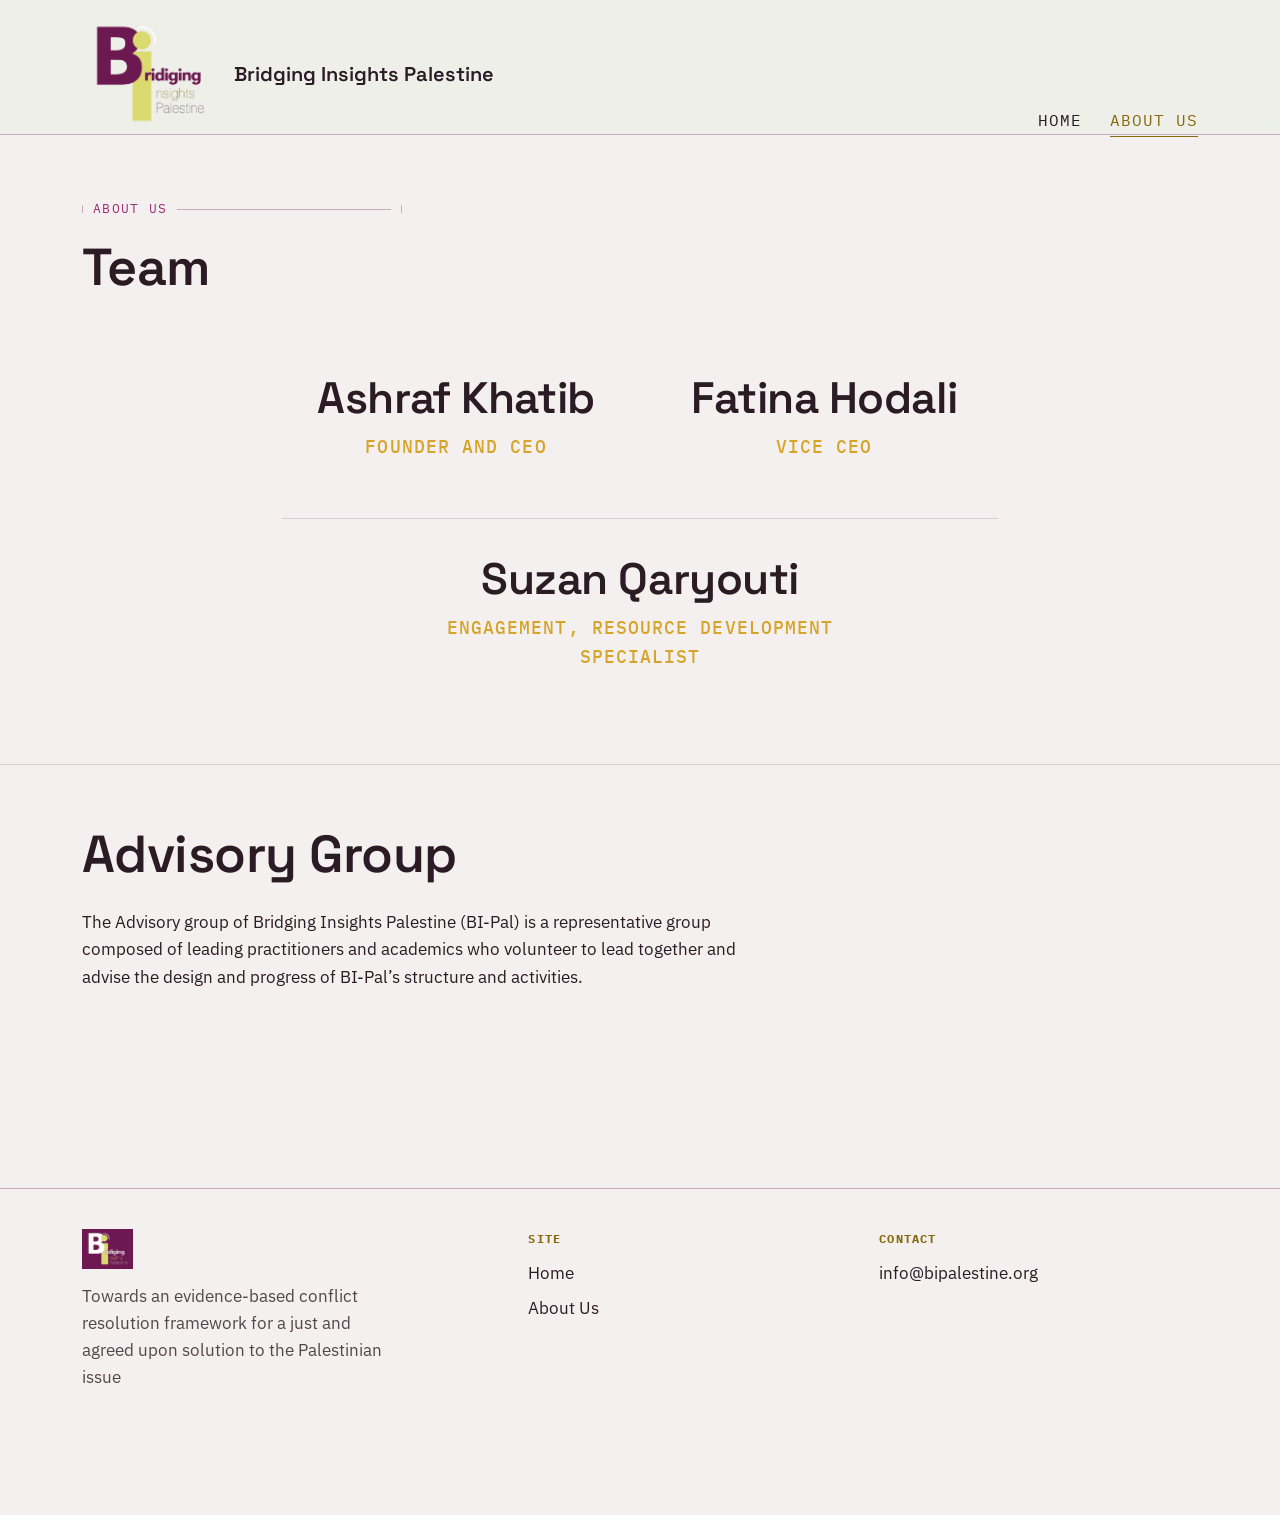
==== commit 7d4825af: "Replace hero images, refine nav/styling, and update favicon Swap old hero photos for new bridge idea" ====
--- a/about/index.html
+++ b/about/index.html
@@ -5,9 +5,9 @@
 <meta name="viewport" content="width=device-width, initial-scale=1.0">
 <title>About Us — Bridging Insights Palestine</title>
 <meta name="description" content="Meet the team and advisory group behind Bridging Insights Palestine, an initiative building an evidence-based conflict resolution framework for the Palestinian issue.">
-<link rel="icon" type="image/jpeg" href="/bridging-insights-logo.jpg">
+<link rel="icon" type="image/png" href="/favicon.png">
 <link rel="preconnect" href="https://fonts.googleapis.com">
-<link href="https://fonts.googleapis.com/css2?family=IBM+Plex+Mono:wght@400;500&family=IBM+Plex+Sans:wght@400;500&family=IBM+Plex+Slab:wght@500;600&family=Space+Grotesk:wght@500;600;700&display=swap" rel="stylesheet">
+<link href="https://fonts.googleapis.com/css2?family=IBM+Plex+Mono:wght@400;500;600&family=IBM+Plex+Sans:wght@400;500&family=IBM+Plex+Slab:wght@500;600&family=Space+Grotesk:wght@500;600;700&display=swap" rel="stylesheet">
 <link rel="stylesheet" href="/style.css">
 </head>
 <body>
@@ -34,7 +34,7 @@
   <div class="masthead team-masthead">
     <div class="wrap">
       <div class="dim short kicker">
-        <span class="dim-label">Doc. 03 — About Us</span>
+        <span class="dim-label">About Us</span>
         <span class="dim-rule"></span>
       </div>
       <h1>Team</h1>
@@ -43,18 +43,19 @@
 
   <!-- TEAM -->
   <section>
-    <div class="wrap team-grid">
+    <div class="wrap team-grid team-pyramid">
       <div class="team-card">
         <h3>Ashraf Khatib</h3>
-        <span class="team-role">CEO and Founder</span>
+        <span class="team-role">Founder and CEO</span>
       </div>
       <div class="team-card">
         <h3>Fatina Hodali</h3>
         <span class="team-role">Vice CEO</span>
       </div>
-      <div class="team-card">
+      <div class="team-divider"></div>
+      <div class="team-card team-pyramid-bottom">
         <h3>Suzan Qaryouti</h3>
-        <span class="team-role" style="white-space:nowrap;">Engagement, Resource Development Specialist</span>
+        <span class="team-role">Engagement, Resource Development Specialist</span>
       </div>
     </div>
   </section>
@@ -84,6 +85,12 @@
           <li><a href="/about/">About Us</a></li>
         </ul>
       </div>
+      <div>
+        <h4>Contact</h4>
+        <ul>
+          <li><a href="mailto:info@bipalestine.org">info@bipalestine.org</a></li>
+        </ul>
+      </div>
     </div>
     <div class="footer-bottom">
       <span>© 2026 Bridging Insights Palestine. All rights reserved.</span>
--- a/style.css
+++ b/style.css
@@ -23,7 +23,7 @@
 }
 
 *{ box-sizing:border-box; }
-html{ scroll-behavior:smooth; }
+html{ scroll-behavior:smooth; overflow-x:hidden; }
 
 @media (prefers-reduced-motion: reduce){
   html{ scroll-behavior:auto; }
@@ -171,7 +171,7 @@
 nav.primary-nav a{
   text-decoration:none;
   font-family: var(--mono);
-  font-size: 13px;
+  font-size: 16px;
   letter-spacing:.06em;
   text-transform: uppercase;
   color: var(--ink);
@@ -258,15 +258,17 @@
 }
 .section-nav-index{
   font-family: var(--mono);
-  font-size: 10px;
+  font-size: 11px;
+  font-weight: 600;
   color: var(--brass-ink);
   white-space:nowrap;
-  opacity: .55;
+  opacity: .75;
   transition: opacity .25s ease, transform .25s ease, color .2s ease;
 }
 .section-nav-label{
   font-family: var(--mono);
-  font-size: 10px;
+  font-size: 11px;
+  font-weight: 600;
   letter-spacing:.04em;
   text-transform: uppercase;
   color: var(--ink);
@@ -274,7 +276,7 @@
   background: transparent;
   border: 1px solid transparent;
   padding: 4px 7px;
-  opacity: .55;
+  opacity: .75;
   transition: opacity .25s ease, transform .25s ease, color .2s ease, border-color .2s ease, background-color .2s ease;
 }
 .section-nav-dash{
@@ -310,6 +312,18 @@
   transform: translateX(-4px);
 }
 
+/* Over a dark/photo section (flagged via data-nav-theme="dark" and applied
+   by script.js as the section crosses the nav's vertical position), swap
+   the idle rail to white. The active item keeps its opaque paper chip —
+   already legible on any backdrop — so it's excluded here. */
+.section-nav.on-dark .section-nav-index{ color: #fff; opacity: .95; }
+.section-nav.on-dark .section-nav-label{ color: #fff; opacity: .95; }
+.section-nav.on-dark .section-nav-dash{ background: #fff; }
+.section-nav.on-dark a:hover .section-nav-index,
+.section-nav.on-dark a:hover .section-nav-label{ opacity: 1; }
+.section-nav.on-dark a:hover .section-nav-dash{ background: #fff; }
+.section-nav.on-dark a.active .section-nav-dash{ background: #fff; }
+
 @media (max-width: 1320px){
   .section-nav{ display:none; }
 }
@@ -325,7 +339,7 @@
 }
 .footer-grid{
   display:grid;
-  grid-template-columns: 1.3fr 1fr;
+  grid-template-columns: 1.3fr 1fr 1fr;
   gap: 32px;
   align-items:start;
 }
@@ -369,23 +383,65 @@
    -------------------------------------------------------------------------- */
 
 .hero{
-  padding: 96px 0 80px;
+  padding: 0;
   border-bottom: 1px solid var(--line-strong);
 }
-.hero-inner{
-  display:grid;
-  grid-template-columns: 1.15fr .85fr;
-  gap: 56px;
-  align-items:end;
-}
+
+/* Full-bleed hero banner image, with the intro text overlaid bottom-left */
+.hero-banner{
+  position: relative;
+  width: 100vw;
+  margin: 0 calc(50% - 50vw);
+  height: clamp(520px, 92vh, 980px);
+  overflow: hidden;
+  background: var(--ink);
+}
+.hero-banner img{
+  width: 100%;
+  height: 100%;
+  object-fit: cover;
+  object-position: center 30%;
+  display:block;
+}
+.hero-banner::after{
+  content:"";
+  position:absolute;
+  inset:0;
+  background: linear-gradient(0deg, rgba(20,12,17,.88) 0%, rgba(20,12,17,.5) 32%, rgba(20,12,17,0) 62%);
+  pointer-events:none;
+}
+.hero-banner .corner{
+  position:absolute;
+  width:14px; height:14px;
+  border: 1px solid rgba(244,240,239,.75);
+  z-index:2;
+}
+.hero-banner .corner.tl{ top:20px; left:20px; border-right:none; border-bottom:none; }
+.hero-banner .corner.tr{ top:20px; right:20px; border-left:none; border-bottom:none; }
+.hero-banner .corner.bl{ bottom:20px; left:20px; border-right:none; border-top:none; }
+.hero-banner .corner.br{ bottom:20px; right:20px; border-left:none; border-top:none; }
+
+.hero-overlay{
+  position:absolute;
+  left:0; right:0; bottom:0;
+  z-index:2;
+  padding-bottom: clamp(90px, 18vh, 220px);
+}
+.hero-overlay .dim,
+.hero-overlay .dim-label{ color: var(--brass-2); }
+.hero-overlay .dim::before,
+.hero-overlay .dim::after,
+.hero-overlay .dim-rule{ background: rgba(244,240,239,.5); }
 .hero h1{
   font-size: clamp(26px, 2.6vw, 36px);
   max-width: 34ch;
+  color: var(--paper);
 }
 .hero .lede{
   font-size: 18px;
   max-width: 46ch;
-  color: var(--ink);
+  color: var(--paper);
+  text-shadow: 0 1px 8px rgba(0,0,0,.35);
 }
 .hero-figure{
   border: 1px solid var(--line-strong);
@@ -426,7 +482,9 @@
 }
 
 @media (max-width: 820px){
-  .hero-inner{ grid-template-columns: 1fr; }
+  .hero-banner{ height: clamp(480px, 82vh, 720px); }
+  .hero-banner .corner{ width:10px; height:10px; }
+  .hero-overlay{ padding-bottom: clamp(50px, 12vh, 120px); }
 }
 
 /* --------------------------------------------------------------------------
@@ -539,8 +597,31 @@
   justify-content: center;
 }
 .flip-card-back p{ opacity: 1; margin: 0; font-size: 14.5px; line-height: 1.65; }
+
+/* Repeating "peek" shake on the first card to hint that cards are
+   flippable, triggered by JS when the section scrolls into view and
+   cancelled by JS the moment the user actually flips a card. Animates
+   the outer card (2D nudge), not .flip-card-inner, so it never fights
+   the inner rotateY flip transition. */
+@keyframes flip-card-peek{
+  0%, 55%, 100% { transform: none; }
+  10% { transform: translateX(-4px) rotate(-1.5deg); }
+  20% { transform: translateX(4px) rotate(1.5deg); }
+  30% { transform: translateX(-3px) rotate(-1deg); }
+  40% { transform: translateX(2px) rotate(.5deg); }
+}
+.flip-card.is-peeking{
+  animation: flip-card-peek 3.2s ease-in-out infinite;
+}
+.flip-card.is-peeking:hover,
+.flip-card.is-peeking:focus-visible,
+.flip-card.is-peeking.is-flipped{
+  animation: none;
+  transform: none;
+}
 @media (prefers-reduced-motion: reduce){
   .flip-card-inner{ transition: none; }
+  .flip-card.is-peeking{ animation: none; }
 }
 @media (max-width: 820px){
   .flip-card{ height: 260px; }
@@ -563,6 +644,7 @@
 }
 
 /* Quote / callout block */
+section#hope{ background: var(--blueprint); }
 .callout{
   border-top: 3px solid var(--brass);
   padding: 20px 0 0 0;
@@ -572,7 +654,7 @@
   max-width: 700px;
   margin: 0 auto;
   text-align: center;
-  color: var(--ink);
+  color: var(--paper);
 }
 .callout cite{
   display:block;
@@ -582,7 +664,7 @@
   font-size: 12px;
   letter-spacing:.06em;
   text-transform: uppercase;
-  color: var(--brass-ink);
+  color: var(--brass-2);
 }
 
 /* Team grid (About page) */
@@ -596,6 +678,13 @@
 }
 @media (max-width: 560px){
   .team-grid{ grid-template-columns: 1fr; }
+}
+.team-pyramid{ grid-template-columns: repeat(2, 1fr); gap: 24px 20px; max-width: 780px; margin-inline: auto; }
+.team-pyramid .team-card{ padding: 12px 8px; }
+.team-divider{ grid-column: 1 / -1; height: 1px; background: var(--line); margin: 0; }
+.team-pyramid-bottom{ grid-column: 1 / -1; width: 58%; margin-inline: auto; }
+@media (max-width: 560px){
+  .team-pyramid-bottom{ width: 100%; }
 }
 .team-photo{
   aspect-ratio: 1;
@@ -604,10 +693,11 @@
   margin-bottom: 14px;
   display:flex; align-items:center; justify-content:center;
 }
-.team-card h3{ font-size: clamp(28px, 3vw, 36px); margin-bottom: 6px; }
+.team-card{ text-align: center; }
+.team-card h3{ font-size: clamp(30px, 4vw, 44px); margin-bottom: 10px; }
 .team-role{
   font-family: var(--mono);
-  font-size: 17px;
+  font-size: 18px;
   font-weight: 500;
   letter-spacing:.06em;
   text-transform: uppercase;
@@ -788,6 +878,9 @@
 .pillars-grid > *{ text-align: center; }
 .pillars-grid .spec-number{ display:block; }
 .pillars-grid p{ max-width: 440px; margin: 0 auto; }
+/* Slower fade/slide-in for the two pillar cards than the site-wide default. */
+.pillars-grid > .reveal{ transition-duration: 2.0s; }
+.pillars-grid > *:nth-child(2).reveal{ transition-delay: 1.6s; }
 .pillar-bar{
   display:block;
   width: 5px;
@@ -796,10 +889,10 @@
   background: linear-gradient(180deg, var(--brass), var(--blueprint));
   transform: scaleY(0);
   transform-origin: bottom;
-  transition: transform .8s cubic-bezier(.2,.7,.3,1);
+  transition: transform 1.6s cubic-bezier(.2,.7,.3,1);
 }
 .reveal-visible .pillar-bar{ transform: scaleY(1); }
-.pillars-grid > *:nth-child(2) .pillar-bar{ transition-delay: .15s; }
+.pillars-grid > *:nth-child(2) .pillar-bar{ transition-delay: .3s; }
 @media (prefers-reduced-motion: reduce){
   .pillar-bar{ transform: scaleY(1); transition: none; }
 }
@@ -870,11 +963,12 @@
   .audience-list{ grid-template-columns: 1fr; }
 }
 
-/* ---- Achieving section: table + interactive ecosystem diagram ------ */
+/* ---- Achieving section: text column + interactive ecosystem diagram ---- */
+#achieving .section-head{ margin-bottom: 28px; }
 .achieving-layout{
   display:grid;
-  grid-template-columns: 0.82fr 1.18fr;
-  gap: 48px;
+  grid-template-columns: 1.05fr 0.95fr;
+  gap: 40px;
   align-items:center;
 }
 .audience-list--compact{
@@ -902,6 +996,7 @@
 .audience-list--compact > .is-active h3{ color: var(--node-accent, var(--blueprint-2)); }
 @media (max-width: 900px){
   .achieving-layout{ grid-template-columns: 1fr; }
+  .ring-figure{ max-width: 100%; margin-left: 0; }
 }
 
 .ring-figure{
@@ -913,6 +1008,9 @@
   align-items:center;
   justify-content:center;
   padding: 14px;
+  max-width: 420px;
+  width: 100%;
+  margin-left: auto;
 }
 .ring-figure figcaption{
   margin-top: 12px;
@@ -1018,11 +1116,26 @@
 }
 .step-item p{ margin:0; opacity:.9; }
 
-/* Our approach — staircase layout, each step indented past the last by
-   the same fixed amount (--stair-step), so the sequence reads as one
-   even diagonal rather than an arbitrary cascade. */
-.steps-list--stair{ --stair-step: 48px; border-bottom: 1px solid var(--line-strong); padding-bottom: 24px; }
-.steps-list--stair .step-item{ border-bottom: none; }
+/* Our approach — staircase diagram. Each step is indented past the last
+   by a fixed amount (--stair-step); a riser (vertical) and tread
+   (horizontal, 2:1 against the riser) trace the stair shape. The row
+   height is pinned to --stair-rise (not to content), so text is set to
+   a single line that runs off to the right instead of wrapping — that
+   keeps every step exactly --stair-rise tall, which is what makes each
+   tread land precisely on the next step's riser with no gap or jump. */
+.steps-list--stair{
+  --stair-rise: 48px;
+  --stair-step: calc(var(--stair-rise) * 2);
+  max-width: none;
+  padding-bottom: 1px;
+}
+.steps-list--stair .step-item{
+  position: relative;
+  height: var(--stair-rise);
+  padding: 10px 0 10px 20px;
+  border-bottom: none;
+  white-space: nowrap;
+}
 .steps-list--stair .step-item:first-child{ border-top: none; }
 .steps-list--stair .step-item:nth-child(1){ margin-left: calc(var(--stair-step) * 0); }
 .steps-list--stair .step-item:nth-child(2){ margin-left: calc(var(--stair-step) * 1); }
@@ -1030,8 +1143,39 @@
 .steps-list--stair .step-item:nth-child(4){ margin-left: calc(var(--stair-step) * 3); }
 .steps-list--stair .step-item:nth-child(5){ margin-left: calc(var(--stair-step) * 4); }
 
+/* riser: vertical line spanning the full (fixed) height of the step */
+.steps-list--stair .step-item::before{
+  content:"";
+  position:absolute;
+  left:0; top:0; bottom:0;
+  width:1px;
+  background: var(--blueprint-2);
+}
+/* tread: horizontal line at the step's foot, twice the riser's length
+   (2:1) — since every step is exactly --stair-rise tall, this lands
+   exactly on the next step's riser, so the run reads as one connected
+   line rather than separate marks. */
+.steps-list--stair .step-item::after{
+  content:"";
+  position:absolute;
+  left:0; bottom:0;
+  width: var(--stair-step);
+  height:1px;
+  background: var(--blueprint-2);
+}
+
 @media (max-width: 640px){
-  .steps-list--stair{ --stair-step: 22px; }
+  /* Forcing single-line text at this width would push steps far off
+     screen; let text wrap and rows size to content again, same as the
+     shared .steps-list layout. */
+  .steps-list--stair .step-item{
+    height: auto;
+    white-space: normal;
+    padding: 18px 0 18px 20px;
+  }
+  .steps-list--stair .step-item::before{ top:0; bottom:0; height:auto; }
+  .steps-list--stair .step-item::after{ bottom:0; }
+  .steps-list--stair{ --stair-rise: 20px; }
 }
 
 /* Domain block — one per interdependent part of the framework */
@@ -1167,7 +1311,8 @@
   padding: 64px 0 56px;
   border-bottom: 1px solid var(--line-strong);
 }
-.team-masthead{ border-bottom: none; }
+.team-masthead{ border-bottom: none; padding-bottom: 24px; }
+.team-masthead + section{ padding-top: 16px; }
 .masthead .kicker{ margin-bottom: 18px; }
 .masthead h1{ font-size: clamp(34px, 4.6vw, 52px); max-width: 18ch; }
 .masthead .lede{ max-width: 60ch; opacity:.85; font-size:17px; }
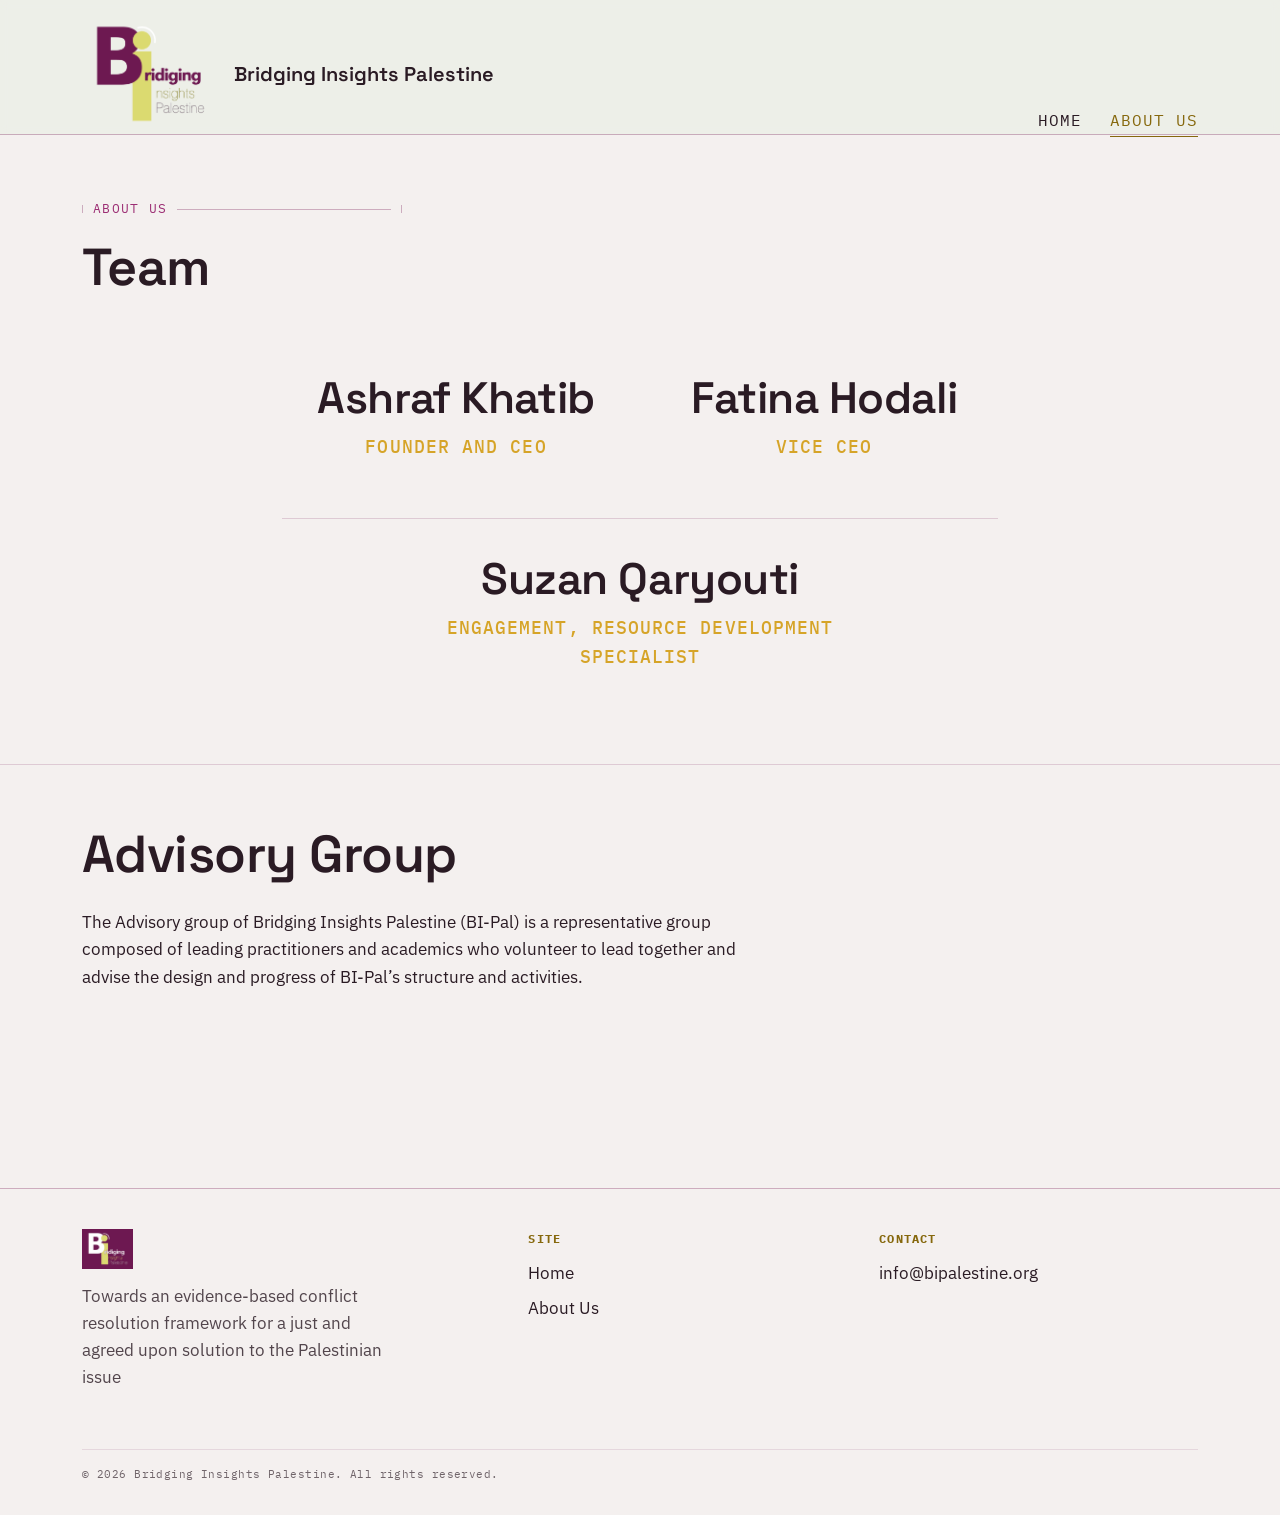
==== commit 3ce10581: "Polish mobile responsiveness and hero figure layout - Add hero-figure--fill/--edge modifiers for ful" ====
--- a/about/index.html
+++ b/about/index.html
@@ -5,7 +5,7 @@
 <meta name="viewport" content="width=device-width, initial-scale=1.0">
 <title>About Us — Bridging Insights Palestine</title>
 <meta name="description" content="Meet the team and advisory group behind Bridging Insights Palestine, an initiative building an evidence-based conflict resolution framework for the Palestinian issue.">
-<link rel="icon" type="image/png" href="/favicon.png">
+<link rel="icon" type="image/png" href="/images/favicon.png">
 <link rel="preconnect" href="https://fonts.googleapis.com">
 <link href="https://fonts.googleapis.com/css2?family=IBM+Plex+Mono:wght@400;500;600&family=IBM+Plex+Sans:wght@400;500&family=IBM+Plex+Slab:wght@500;600&family=Space+Grotesk:wght@500;600;700&display=swap" rel="stylesheet">
 <link rel="stylesheet" href="/style.css">
@@ -15,7 +15,7 @@
 <header class="site-header">
   <div class="header-inner">
     <a class="brand" href="/">
-      <img class="brand-logo" src="/bi-logo-2.png" alt="Bridging Insights Palestine">
+      <img class="brand-logo" src="/images/bi-logo-2.png" alt="Bridging Insights Palestine">
       <span class="brand-title">Bridging Insights Palestine</span>
     </a>
     <button class="nav-toggle" aria-expanded="false" aria-label="Toggle navigation">Menu</button>
@@ -74,7 +74,7 @@
   <div class="wrap">
     <div class="footer-grid">
       <div>
-        <img class="footer-logo" src="/bridging-insights-logo.jpg" alt="Bridging Insights Palestine">
+        <img class="footer-logo" src="/images/bridging-insights-logo.jpg" alt="Bridging Insights Palestine">
         <p style="max-width:32ch; opacity:.8;">Towards an evidence-based conflict resolution framework for a just and agreed upon solution to the Palestinian issue</p>
       </div>
       <div>
@@ -94,7 +94,6 @@
     </div>
     <div class="footer-bottom">
       <span>© 2026 Bridging Insights Palestine. All rights reserved.</span>
-      <span>Doc. 03 / 03 — About Us</span>
     </div>
   </div>
 </footer>
--- a/style.css
+++ b/style.css
@@ -69,6 +69,35 @@
   outline: 2px solid var(--brass-ink);
   outline-offset: 3px;
 }
+
+/* --------------------------------------------------------------------------
+   Scrollbar — slim, on-brand rail. Thumb reuses the brass→blueprint
+   gradient that already marks the pillar accent bars, so scrolling reads
+   as part of the same drafting-tool system instead of a stock OS control.
+   -------------------------------------------------------------------------- */
+html{
+  scrollbar-width: thin;
+  scrollbar-color: var(--brass-ink) var(--paper-2);
+}
+::-webkit-scrollbar{
+  width: 14px;
+  height: 14px;
+}
+::-webkit-scrollbar-track{
+  background: var(--paper-2);
+  border-left: 1px solid var(--line);
+}
+::-webkit-scrollbar-thumb{
+  background-image: linear-gradient(180deg, var(--brass), var(--blueprint-2));
+  background-clip: padding-box;
+  border: 4px solid var(--paper-2);
+  border-radius: 999px;
+}
+::-webkit-scrollbar-thumb:hover{
+  background-image: linear-gradient(180deg, var(--brass-2), var(--blueprint));
+  border-color: var(--paper-2);
+}
+::-webkit-scrollbar-corner{ background: var(--paper-2); }
 
 /* --------------------------------------------------------------------------
    Utility: mono labels / spec tags / dimension lines
@@ -213,7 +242,8 @@
     gap:0;
     padding: 8px 32px 20px;
   }
-  nav.primary-nav li{ padding: 10px 0; border-bottom: 1px solid var(--line); }
+  nav.primary-nav li{ border-bottom: 1px solid var(--line); }
+  nav.primary-nav a{ display:block; padding: 12px 0; }
   .nav-toggle{ display:inline-block; }
 
   /* The logo image already contains the "Bridging Insights Palestine"
@@ -246,37 +276,38 @@
   margin:0; padding:0;
   display:flex;
   flex-direction:column;
-  gap: 12px;
+  gap: 14px;
 }
 .section-nav li{ display:flex; justify-content:flex-end; }
 .section-nav a{
   display:flex;
   align-items:center;
-  gap: 7px;
+  gap: 8px;
   text-decoration:none;
   padding: 3px 0;
 }
 .section-nav-index{
   font-family: var(--mono);
-  font-size: 11px;
-  font-weight: 600;
+  font-size: 12px;
+  font-weight: 700;
   color: var(--brass-ink);
   white-space:nowrap;
-  opacity: .75;
+  opacity: .92;
   transition: opacity .25s ease, transform .25s ease, color .2s ease;
 }
 .section-nav-label{
   font-family: var(--mono);
-  font-size: 11px;
+  font-size: 12.5px;
   font-weight: 600;
   letter-spacing:.04em;
   text-transform: uppercase;
   color: var(--ink);
   white-space:nowrap;
-  background: transparent;
+  background: rgba(244,240,239,.72);
   border: 1px solid transparent;
-  padding: 4px 7px;
-  opacity: .75;
+  border-radius: 3px;
+  padding: 4px 8px;
+  opacity: .92;
   transition: opacity .25s ease, transform .25s ease, color .2s ease, border-color .2s ease, background-color .2s ease;
 }
 .section-nav-dash{
@@ -291,6 +322,10 @@
   opacity: 1;
   transform: translateX(-4px);
 }
+.section-nav a:hover .section-nav-label{
+  background: var(--paper);
+  border-color: var(--line-strong);
+}
 .section-nav a:hover .section-nav-dash{
   width: 28px;
   background: var(--brass-ink);
@@ -314,15 +349,19 @@
 
 /* Over a dark/photo section (flagged via data-nav-theme="dark" and applied
    by script.js as the section crosses the nav's vertical position), swap
-   the idle rail to white. The active item keeps its opaque paper chip —
-   already legible on any backdrop — so it's excluded here. */
-.section-nav.on-dark .section-nav-index{ color: #fff; opacity: .95; }
-.section-nav.on-dark .section-nav-label{ color: #fff; opacity: .95; }
+   the idle rail to white, with a text-shadow so it stays legible against
+   whatever part of the photo it happens to sit over. The active item keeps
+   its opaque paper chip — already legible on any backdrop — so it's
+   excluded from the shadow/background overrides below. */
+.section-nav.on-dark .section-nav-index{ color: #fff; opacity: 1; text-shadow: 0 1px 4px rgba(0,0,0,.55); }
+.section-nav.on-dark .section-nav-label{ color: #fff; opacity: 1; background: rgba(0,0,0,.28); text-shadow: 0 1px 4px rgba(0,0,0,.55); }
 .section-nav.on-dark .section-nav-dash{ background: #fff; }
 .section-nav.on-dark a:hover .section-nav-index,
 .section-nav.on-dark a:hover .section-nav-label{ opacity: 1; }
+.section-nav.on-dark a:hover .section-nav-label{ background: rgba(0,0,0,.4); border-color: rgba(255,255,255,.5); }
 .section-nav.on-dark a:hover .section-nav-dash{ background: #fff; }
 .section-nav.on-dark a.active .section-nav-dash{ background: #fff; }
+.section-nav.on-dark a.active .section-nav-label{ color: var(--brass-ink); background: var(--paper); text-shadow: none; }
 
 @media (max-width: 1320px){
   .section-nav{ display:none; }
@@ -396,12 +435,23 @@
   overflow: hidden;
   background: var(--ink);
 }
-.hero-banner img{
+.hero-slideshow{
+  position: absolute;
+  inset: 0;
+}
+.hero-slide{
+  position: absolute;
+  inset: 0;
   width: 100%;
   height: 100%;
   object-fit: cover;
   object-position: center 30%;
   display:block;
+  opacity: 0;
+  transition: opacity 0.9s ease;
+}
+.hero-slide.is-active{
+  opacity: 1;
 }
 .hero-banner::after{
   content:"";
@@ -452,10 +502,50 @@
   justify-content:center;
   position:relative;
   padding: 18px;
+  overflow: hidden;
+}
+.hero-figure img{
+  position: absolute;
+  inset: 0;
+  width: 100%;
+  height: 100%;
+  object-fit: cover;
+  object-position: center 25%;
+  display: block;
+}
+.hero-figure--fill{
+  aspect-ratio: auto;
+  height: 100%;
+}
+@media (max-width: 820px){
+  .hero-figure--fill{
+    aspect-ratio: 4/3;
+    height: auto;
+  }
+}
+/* Break the figure out of .wrap's side padding so it spans full viewport width once the two-col grid stacks */
+@media (max-width: 820px){
+  .hero-figure--edge{
+    width: 100vw;
+    margin: 0 calc(50% - 50vw);
+    border-left: none;
+    border-right: none;
+  }
+}
+.hero-figure img.is-expandable{
+  cursor: zoom-in;
+}
+.hero-figure img.is-expandable:hover{
+  filter: brightness(1.04);
+}
+.hero-figure img.is-expandable:focus-visible{
+  outline: 2px solid var(--brass);
+  outline-offset: -3px;
 }
 .hero-figure .corner,
 .ring-figure .corner{
   position:absolute;
+  z-index: 1;
   width:10px; height:10px;
   border: 1px solid var(--line-strong);
 }
@@ -471,6 +561,14 @@
   letter-spacing:.06em;
   color: var(--ink);
   opacity:.6;
+  z-index: 1;
+}
+.hero-figure img + figcaption{
+  padding: 8px 10px;
+  margin: -8px -10px;
+  background: linear-gradient(0deg, rgba(0,0,0,.6), rgba(0,0,0,0));
+  color: var(--paper);
+  opacity: 1;
 }
 .placeholder-art{
   font-family: var(--mono);
@@ -998,6 +1096,9 @@
   .achieving-layout{ grid-template-columns: 1fr; }
   .ring-figure{ max-width: 100%; margin-left: 0; }
 }
+@media (max-width: 760px){
+  #achieving .ring-figure{ display: none; }
+}
 
 .ring-figure{
   position:relative;
@@ -1165,17 +1266,33 @@
 }
 
 @media (max-width: 640px){
-  /* Forcing single-line text at this width would push steps far off
-     screen; let text wrap and rows size to content again, same as the
-     shared .steps-list layout. */
+  /* The staircase relies on each step staying on one line; forcing
+     wrap while every step is indented further than the last squeezes
+     later steps' text into an increasingly narrow column. Drop the
+     indent/riser/tread geometry here and fall back to a plain
+     numbered list instead — the same row pattern .steps-list uses
+     elsewhere on the site (see the toolkit page). */
   .steps-list--stair .step-item{
+    display: grid;
+    grid-template-columns: 28px 1fr;
+    gap: 14px;
     height: auto;
+    padding: 16px 0;
+    border-bottom: 1px solid var(--line);
     white-space: normal;
-    padding: 18px 0 18px 20px;
   }
-  .steps-list--stair .step-item::before{ top:0; bottom:0; height:auto; }
-  .steps-list--stair .step-item::after{ bottom:0; }
-  .steps-list--stair{ --stair-rise: 20px; }
+  .steps-list--stair .step-item:first-child{ border-top: 1px solid var(--line); }
+  .steps-list--stair .step-item:nth-child(1),
+  .steps-list--stair .step-item:nth-child(2),
+  .steps-list--stair .step-item:nth-child(3),
+  .steps-list--stair .step-item:nth-child(4),
+  .steps-list--stair .step-item:nth-child(5){
+    margin-left: 0;
+  }
+  .steps-list--stair .step-item::before,
+  .steps-list--stair .step-item::after{
+    content: none;
+  }
 }
 
 /* Domain block — one per interdependent part of the framework */
@@ -1339,3 +1456,80 @@
 @media (max-width: 820px){
   .two-col{ grid-template-columns:1fr; }
 }
+
+/* "Who we work with": show the text before the image once the columns stack on mobile */
+@media (max-width: 820px){
+  #who .who-text{ order: 1; }
+  #who .hero-figure{ order: 2; }
+  #who .values-row{ order: 3; }
+}
+
+/* --------------------------------------------------------------------------
+   Lightbox — click-to-expand for framed figure photos
+   -------------------------------------------------------------------------- */
+.lightbox{
+  position: fixed;
+  inset: 0;
+  z-index: 200;
+  display: flex;
+  align-items: center;
+  justify-content: center;
+  padding: 48px 24px;
+  background: rgba(20, 14, 18, .90);
+}
+.lightbox[hidden]{ display: none; }
+.lightbox-frame{
+  position: relative;
+  max-width: min(92vw, 1100px);
+  max-height: 90vh;
+  display: flex;
+  flex-direction: column;
+  align-items: center;
+  gap: 14px;
+}
+.lightbox-img{
+  display: block;
+  max-width: 100%;
+  max-height: 78vh;
+  width: auto;
+  height: auto;
+  border: 1px solid var(--line-strong);
+  background: var(--paper-2);
+}
+.lightbox-caption{
+  margin: 0;
+  max-width: 70ch;
+  font-family: var(--mono);
+  font-size: 12px;
+  letter-spacing: .06em;
+  text-align: center;
+  color: var(--paper);
+  opacity: .75;
+}
+.lightbox-caption:empty{ display: none; }
+.lightbox-close{
+  position: absolute;
+  top: -46px;
+  right: 0;
+  width: 36px;
+  height: 36px;
+  display: flex;
+  align-items: center;
+  justify-content: center;
+  border: 1px solid var(--line-strong);
+  background: var(--paper-2);
+  color: var(--ink);
+  font-size: 20px;
+  line-height: 1;
+  cursor: pointer;
+}
+.lightbox-close:hover{ background: var(--paper); }
+.lightbox-close:focus-visible{
+  outline: 2px solid var(--brass);
+  outline-offset: 2px;
+}
+body.lightbox-open{ overflow: hidden; }
+
+@media (max-width: 560px){
+  .lightbox-close{ top: -42px; width: 32px; height: 32px; font-size: 18px; }
+}
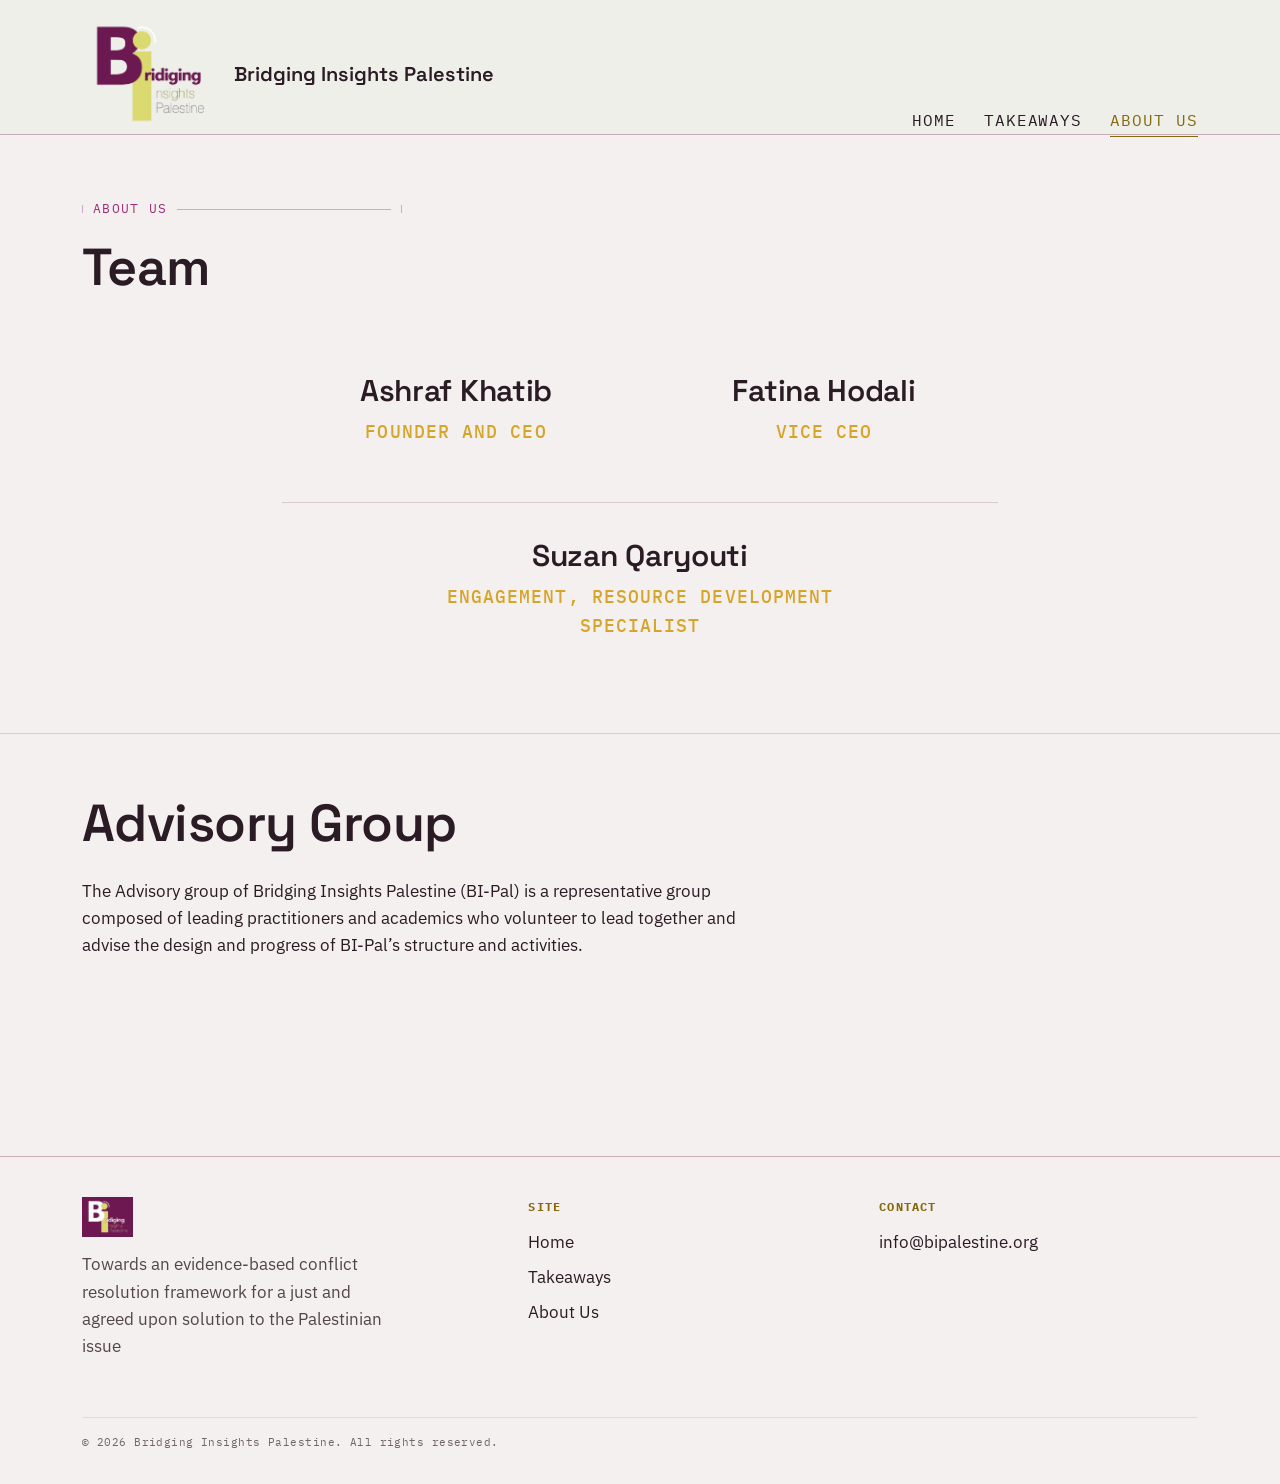
==== commit 005792ae: "Takeaways" ====
--- a/about/index.html
+++ b/about/index.html
@@ -22,12 +22,19 @@
     <nav class="primary-nav" aria-label="Primary">
       <ul>
         <li><a href="/">Home</a></li>
-        <!-- <li><a href="/toolkit/">The Toolkit</a></li> -->
+        <li><a href="/takeaways/">Takeaways</a></li>
         <li><a href="/about/" aria-current="page">About Us</a></li>
       </ul>
     </nav>
   </div>
 </header>
+
+<nav class="section-nav" aria-label="Page sections">
+  <ul>
+    <li><a href="#team"><span class="section-nav-index">01</span><span class="section-nav-label">Team</span><span class="section-nav-dash"></span></a></li>
+    <li><a href="#advisory"><span class="section-nav-index">02</span><span class="section-nav-label">Advisory Group</span><span class="section-nav-dash"></span></a></li>
+  </ul>
+</nav>
 
 <main>
 
@@ -42,7 +49,7 @@
   </div>
 
   <!-- TEAM -->
-  <section>
+  <section id="team">
     <div class="wrap team-grid team-pyramid">
       <div class="team-card">
         <h3>Ashraf Khatib</h3>
@@ -61,7 +68,7 @@
   </section>
 
   <!-- ADVISORY PANEL -->
-  <section>
+  <section id="advisory">
     <div class="wrap">
       <h2 class="advisory-title">Advisory Group</h2>
       <p style="max-width:70ch;">The Advisory group of Bridging Insights Palestine (BI-Pal) is a representative group composed of leading practitioners and academics who volunteer to lead together and advise the design and progress of BI-Pal&rsquo;s structure and activities.</p>
@@ -81,7 +88,7 @@
         <h4>Site</h4>
         <ul>
           <li><a href="/">Home</a></li>
-          <!-- <li><a href="/toolkit/">The Toolkit</a></li> -->
+          <li><a href="/takeaways/">Takeaways</a></li>
           <li><a href="/about/">About Us</a></li>
         </ul>
       </div>
--- a/style.css
+++ b/style.css
@@ -256,13 +256,14 @@
 
 @media (max-width: 480px){
   .wrap{ padding: 0 20px; }
+  .takeaway-cases{ padding-left: calc((100vw - min(100vw, var(--max))) / 2 + 20px); padding-right: calc((100vw - min(100vw, var(--max))) / 2 + 20px); }
 }
 
 /* --------------------------------------------------------------------------
    Section nav — vertical rail of dimension ticks, one per page section
    -------------------------------------------------------------------------- */
 
-section[id]{ scroll-margin-top: 140px; }
+section[id], .takeaway-case[id]{ scroll-margin-top: 140px; }
 
 .section-nav{
   position: fixed;
@@ -435,6 +436,12 @@
   overflow: hidden;
   background: var(--ink);
 }
+/* Desktop: header + hero together fill exactly one viewport, so the hero's
+   bottom edge lands on the bottom of the screen on load. --header-h is the
+   sticky header's real measured height, set by script.js. */
+@media (min-width: 821px){
+  .hero-banner{ height: calc(100vh - var(--header-h, 135px)); }
+}
 .hero-slideshow{
   position: absolute;
   inset: 0;
@@ -444,14 +451,36 @@
   inset: 0;
   width: 100%;
   height: 100%;
+  margin: 0;
+  display:block;
+}
+.hero-slide img{
+  width: 100%;
+  height: 100%;
   object-fit: cover;
   object-position: center 30%;
-  display:block;
+  display: block;
   opacity: 0;
   transition: opacity 0.9s ease;
 }
-.hero-slide.is-active{
+.hero-slide.is-active img{
   opacity: 1;
+}
+.hero-slide figcaption{
+  position: absolute;
+  left: 56px;
+  right: 34px;
+  bottom: 18px;
+  z-index: 1;
+  font-family: var(--mono);
+  font-size: 11px;
+  letter-spacing: .06em;
+  color: var(--paper);
+  opacity: 0;
+  transition: opacity 1.4s ease-in-out;
+}
+.hero-slide.is-active figcaption{
+  opacity: .75;
 }
 .hero-banner::after{
   content:"";
@@ -470,6 +499,39 @@
 .hero-banner .corner.tr{ top:20px; right:20px; border-left:none; border-bottom:none; }
 .hero-banner .corner.bl{ bottom:20px; left:20px; border-right:none; border-top:none; }
 .hero-banner .corner.br{ bottom:20px; right:20px; border-left:none; border-top:none; }
+
+.scroll-cue{
+  position:absolute;
+  left:50%; bottom:28px;
+  z-index:3;
+  display:flex;
+  flex-direction:column;
+  align-items:center;
+  gap:6px;
+  color: var(--paper);
+  text-decoration:none;
+  opacity:.75;
+  transform: translateX(-50%);
+  transition: opacity .2s ease;
+}
+.scroll-cue:hover,
+.scroll-cue:focus-visible{ opacity:1; }
+.scroll-cue-label{
+  font-family: var(--mono);
+  font-size: 10px;
+  letter-spacing: .18em;
+  text-transform: uppercase;
+}
+.scroll-cue-arrow{
+  animation: scroll-cue-bounce 1.8s ease-in-out infinite;
+}
+@media (prefers-reduced-motion: reduce){
+  .scroll-cue-arrow{ animation: none; }
+}
+@keyframes scroll-cue-bounce{
+  0%, 100%{ transform: translateY(0); }
+  50%{ transform: translateY(6px); }
+}
 
 .hero-overlay{
   position:absolute;
@@ -542,17 +604,16 @@
   outline: 2px solid var(--brass);
   outline-offset: -3px;
 }
-.hero-figure .corner,
-.ring-figure .corner{
+.hero-figure .corner{
   position:absolute;
   z-index: 1;
   width:10px; height:10px;
   border: 1px solid var(--line-strong);
 }
-.hero-figure .corner.tl, .ring-figure .corner.tl{ top:8px; left:8px; border-right:none; border-bottom:none; }
-.hero-figure .corner.tr, .ring-figure .corner.tr{ top:8px; right:8px; border-left:none; border-bottom:none; }
-.hero-figure .corner.bl, .ring-figure .corner.bl{ bottom:8px; left:8px; border-right:none; border-top:none; }
-.hero-figure .corner.br, .ring-figure .corner.br{ bottom:8px; right:8px; border-left:none; border-top:none; }
+.hero-figure .corner.tl{ top:8px; left:8px; border-right:none; border-bottom:none; }
+.hero-figure .corner.tr{ top:8px; right:8px; border-left:none; border-bottom:none; }
+.hero-figure .corner.bl{ bottom:8px; left:8px; border-right:none; border-top:none; }
+.hero-figure .corner.br{ bottom:8px; right:8px; border-left:none; border-top:none; }
 .hero-figure figcaption{
   position:absolute;
   bottom: 14px; left: 18px; right: 18px;
@@ -723,22 +784,6 @@
 }
 @media (max-width: 820px){
   .flip-card{ height: 260px; }
-}
-
-/* Component/spec list (used on Toolkit page) */
-.spec-list{ border-top: 1px solid var(--line-strong); }
-.spec-row{
-  display:grid;
-  grid-template-columns: 90px 1fr 1.3fr;
-  gap: 28px;
-  padding: 32px 0;
-  border-bottom: 1px solid var(--line-strong);
-}
-.spec-row .spec-number{ padding-top:4px; }
-.spec-row h3{ font-size: 21px; margin-bottom: 8px; }
-.spec-row p{ opacity: .85; margin-bottom: 0; }
-@media (max-width: 700px){
-  .spec-row{ grid-template-columns: 1fr; gap:8px; }
 }
 
 /* Quote / callout block */
@@ -792,7 +837,7 @@
   display:flex; align-items:center; justify-content:center;
 }
 .team-card{ text-align: center; }
-.team-card h3{ font-size: clamp(30px, 4vw, 44px); margin-bottom: 10px; }
+.team-card h3{ font-size: clamp(22px, 2.6vw, 30px); margin-bottom: 10px; }
 .team-role{
   font-family: var(--mono);
   font-size: 18px;
@@ -872,82 +917,10 @@
 .cta-band .btn.primary:hover{ background: transparent; color: var(--ink); }
 
 /* --------------------------------------------------------------------------
-   Toolkit page additions
+   Homepage additions
    -------------------------------------------------------------------------- */
 
-/* Framing questions — stacked italic questions under the masthead lede */
-.framing-questions{
-  margin-top: 28px;
-  padding-top: 20px;
-  border-top: 1px solid var(--line);
-  display: grid;
-  gap: 14px;
-  max-width: 62ch;
-}
-.framing-questions p{
-  font-family: var(--display);
-  font-style: italic;
-  font-size: 19px;
-  color: var(--ink);
-  opacity: .9;
-  margin: 0;
-}
-
-/* Hub diagram — a center + radiating parts, placeholder for a real graphic */
-.hub-diagram{
-  position: relative;
-  aspect-ratio: 1/1;
-  border: 1px solid var(--line-strong);
-  background: var(--paper-2);
-  display:flex;
-  align-items:center;
-  justify-content:center;
-}
-.hub-diagram .hub-center{
-  width: 34%;
-  aspect-ratio: 1/1;
-  border-radius: 50%;
-  border: 1px solid var(--brass-ink);
-  display:flex;
-  align-items:center;
-  justify-content:center;
-  text-align:center;
-  font-family: var(--mono);
-  font-size: 11px;
-  letter-spacing:.06em;
-  text-transform: uppercase;
-  color: var(--brass-ink);
-  padding: 10px;
-  background: var(--paper);
-  z-index: 2;
-}
-.hub-diagram .spoke{
-  position:absolute;
-  width: 1px;
-  background: var(--line-strong);
-  top: 50%; left: 50%;
-  height: 40%;
-  transform-origin: top center;
-}
-.hub-diagram .spoke.s1{ transform: translate(-50%,0) rotate(0deg); }
-.hub-diagram .spoke.s2{ transform: translate(-50%,0) rotate(120deg); }
-.hub-diagram .spoke.s3{ transform: translate(-50%,0) rotate(240deg); }
-.hub-diagram .node{
-  position:absolute;
-  font-family: var(--mono);
-  font-size: 10px;
-  letter-spacing:.06em;
-  text-transform:uppercase;
-  color: var(--ink);
-  opacity:.75;
-  text-align:center;
-  width: 96px;
-}
-.hub-diagram .node.n1{ top: 6%; left: 50%; transform: translateX(-50%); }
-.hub-diagram .node.n2{ bottom: 12%; left: 8%; }
-.hub-diagram .node.n3{ bottom: 12%; right: 8%; }
-
-/* Lens grid — the perspectives / disciplines the toolkit draws on */
+/* Lens grid — the perspectives / disciplines the framework draws on */
 .lens-grid{
   display:grid;
   grid-template-columns: repeat(2, 1fr);
@@ -995,57 +968,6 @@
   .pillar-bar{ transform: scaleY(1); transition: none; }
 }
 
-/* Action grid — the verbs describing what you do with the toolkit */
-.action-grid{
-  display:grid;
-  grid-template-columns: repeat(3, 1fr);
-  gap: 1px;
-  background: var(--line-strong);
-  border: 1px solid var(--line-strong);
-}
-.action-grid > *{ background: var(--paper); padding: 32px; }
-.action-verb{
-  display:block;
-  font-family: var(--mono);
-  font-size: 13px;
-  letter-spacing:.1em;
-  color: var(--brass);
-  margin-bottom: 10px;
-}
-.action-grid h3{ font-size: 19px; margin-bottom: 8px; }
-.action-grid p{ opacity:.85; margin-bottom:0; }
-@media (max-width: 820px){
-  .action-grid{ grid-template-columns: 1fr; }
-}
-
-/* Contributors strip — quiet, credits-style close to the page */
-.contributors{
-  font-family: var(--mono);
-  font-size: 13px;
-}
-.contributors .contrib-group{
-  padding: 18px 0;
-  border-bottom: 1px solid var(--line);
-  display:grid;
-  grid-template-columns: 240px 1fr;
-  gap: 20px;
-}
-.contributors .contrib-group:first-child{ border-top: 1px solid var(--line); }
-.contrib-role{
-  text-transform: uppercase;
-  letter-spacing: .06em;
-  color: var(--brass-ink);
-  opacity: .9;
-}
-.contrib-names{ opacity: .8; }
-@media (max-width: 640px){
-  .contributors .contrib-group{ grid-template-columns: 1fr; gap: 4px; }
-}
-
-/* --------------------------------------------------------------------------
-   Toolkit page — deeper explainer sections
-   -------------------------------------------------------------------------- */
-
 /* Who it's for */
 .audience-list{
   display:grid;
@@ -1094,7 +1016,7 @@
 .audience-list--compact > .is-active h3{ color: var(--node-accent, var(--blueprint-2)); }
 @media (max-width: 900px){
   .achieving-layout{ grid-template-columns: 1fr; }
-  .ring-figure{ max-width: 100%; margin-left: 0; }
+  .ring-figure{ max-width: 100%; margin-left: 0; margin-right: 0; }
 }
 @media (max-width: 760px){
   #achieving .ring-figure{ display: none; }
@@ -1102,16 +1024,15 @@
 
 .ring-figure{
   position:relative;
-  border: 1px solid var(--line-strong);
   background: transparent;
   display:flex;
   flex-direction: column;
   align-items:center;
   justify-content:center;
-  padding: 14px;
-  max-width: 420px;
+  max-width: 560px;
   width: 100%;
   margin-left: auto;
+  margin-right: clamp(0px, 40vw, 550px);
 }
 .ring-figure figcaption{
   margin-top: 12px;
@@ -1130,7 +1051,7 @@
 .ring-anim-track{
   fill:none;
   stroke: var(--line-strong);
-  stroke-width:1.5;
+  stroke-width:7.5;
 }
 .ring-anim-dot{
   fill: var(--brass-ink);
@@ -1271,7 +1192,7 @@
      later steps' text into an increasingly narrow column. Drop the
      indent/riser/tread geometry here and fall back to a plain
      numbered list instead — the same row pattern .steps-list uses
-     elsewhere on the site (see the toolkit page). */
+     elsewhere on the site. */
   .steps-list--stair .step-item{
     display: grid;
     grid-template-columns: 28px 1fr;
@@ -1295,132 +1216,104 @@
   }
 }
 
-/* Domain block — one per interdependent part of the framework */
-.domain-block{
-  padding: 40px 0;
-  border-bottom: 1px solid var(--line-strong);
-}
-.domain-block:first-of-type{ border-top: 1px solid var(--line-strong); }
-.domain-head{
-  display:flex;
-  align-items:baseline;
-  gap: 16px;
-  margin-bottom: 12px;
-  flex-wrap: wrap;
-}
-.domain-head h3{ font-size: 24px; margin:0; }
-.domain-intro{ max-width: 68ch; opacity:.9; margin-bottom: 24px; }
-.domain-questions{
+/* Takeaways — comparative case studies. Each row pairs a country map
+   with a rotated country label (spine-of-a-book reading, bottom-to-top)
+   and a short list of takeaways, separated by the same hairline dividers
+   .steps-list uses. */
+.takeaway-cases{
+  max-width: none;
+  width: 100vw;
+  margin-left: calc(50% - 50vw);
+  margin-right: calc(50% - 50vw);
+  background-image:
+    linear-gradient(rgba(244,240,239,.72), rgba(244,240,239,.72)),
+    url("/images/paper-texture.jpg");
+  background-size: cover;
+  background-position: center;
+  /* Full-bleed to the viewport edges while keeping the row content
+     lined up with the rest of the page's centered .wrap column: the
+     side padding is .wrap's own 32px plus whatever gap sits outside
+     .wrap's max-width at this viewport size. No top padding — the
+     texture starts flush at the first row's top divider, not above it. */
+  padding: 0 calc((100vw - min(100vw, var(--max))) / 2 + 32px) 8px;
+}
+.takeaway-case{
   display:grid;
-  grid-template-columns: 1fr 1fr;
-  gap: 32px;
-}
-.domain-questions h4{
-  font-family: var(--mono);
-  font-size: 11px;
-  letter-spacing:.08em;
-  text-transform: uppercase;
-  color: var(--brass-ink);
-  margin: 0 0 12px 0;
-}
-.domain-questions ul{
-  margin:0; padding: 0 0 0 18px;
-  font-size: 15px;
-}
-.domain-questions li{ margin-bottom: 8px; opacity:.9; }
-@media (max-width: 700px){
-  .domain-questions{ grid-template-columns: 1fr; gap:20px; }
-}
-.field-note{
-  margin-top: 22px;
-  border-left: 3px solid var(--brass);
-  padding: 4px 0 4px 20px;
-  font-size: 15px;
-  opacity:.9;
-  max-width: 68ch;
-}
-.field-note .label{ display:block; margin-bottom:6px; }
-
-/* Stage timeline */
-.stage-timeline{
-  display:grid;
-  grid-template-columns: repeat(5, 1fr);
-  gap: 1px;
-  background: var(--line-strong);
+  grid-template-columns: 200px 40px 1fr;
+  align-items:center;
+  gap: 28px;
+  padding: 32px 0;
+  border-bottom: 1px solid var(--line);
+}
+.takeaway-case:first-child{ border-top: 1px solid var(--line); }
+.takeaway-case-map{
+  width: 200px;
+  aspect-ratio: 1 / 1;
   border: 1px solid var(--line-strong);
-}
-.stage-timeline > *{ background: var(--paper); padding: 22px 20px; }
-.stage-num{
-  font-family: var(--mono);
-  font-size: 11px;
-  color: var(--brass);
-  display:block;
-  margin-bottom: 8px;
-}
-.stage-timeline h4{
-  font-family: var(--display);
-  font-size: 15px;
-  margin: 0 0 8px 0;
-}
-.stage-timeline p{ font-size: 13px; opacity:.85; margin:0; }
-@media (max-width: 900px){
-  .stage-timeline{ grid-template-columns: repeat(2, 1fr); }
-}
-@media (max-width: 520px){
-  .stage-timeline{ grid-template-columns: 1fr; }
-}
-
-/* Case study */
-.case-study{
-  border: 1px solid var(--line-strong);
-  padding: 40px;
-}
-.case-study .dim{ margin-bottom: 20px; }
-.case-study h3{ font-size: 22px; }
-.case-domain{
-  margin-top: 26px;
-  padding-top: 22px;
-  border-top: 1px solid var(--line);
-}
-.case-domain h4{
-  font-family: var(--mono);
-  font-size: 12px;
-  letter-spacing:.06em;
-  text-transform: uppercase;
-  color: var(--brass-ink);
-  margin: 0 0 8px 0;
-}
-.case-domain p{ margin:0; opacity:.9; }
-@media (max-width: 700px){
-  .case-study{ padding: 26px; }
-}
-
-/* Checklist */
-.checklist-group{ margin-bottom: 32px; }
-.checklist-group h4{
-  font-family: var(--mono);
-  font-size: 12px;
-  letter-spacing:.08em;
-  text-transform: uppercase;
-  color: var(--brass-ink);
-  margin: 0 0 14px 0;
-}
-.checklist{ list-style:none; margin:0; padding:0; }
-.checklist li{
-  display:flex;
-  align-items:flex-start;
-  gap: 12px;
-  padding: 10px 0;
-  border-bottom: 1px solid var(--line);
-  font-size: 15px;
-  opacity:.9;
-}
-.checklist li::before{
+  background: var(--paper-2);
+  position: relative;
+  padding: 6px;
+  overflow: hidden;
+}
+.takeaway-case-map img{
+  position: absolute;
+  inset: 0;
+  width: 100%;
+  height: 100%;
+  object-fit: cover;
+  object-position: center;
+  padding: 8px;
+}
+.takeaway-case-country{
+  writing-mode: vertical-rl;
+  transform: rotate(180deg);
+  font-family: var(--heading);
+  font-weight: 600;
+  font-size: 17px;
+  letter-spacing: .02em;
+  color: var(--blueprint-2);
+  justify-self: center;
+  white-space: nowrap;
+}
+.takeaway-case-points{
+  list-style: none;
+  margin: 0;
+  padding: 0;
+  display: grid;
+  gap: 14px;
+}
+.takeaway-case-points li{
+  position: relative;
+  padding-left: 22px;
+  opacity: .9;
+}
+.takeaway-case-points li::before{
   content:"";
-  flex: 0 0 auto;
-  width: 14px; height: 14px;
-  margin-top: 2px;
-  border: 1px solid var(--line-strong);
+  position:absolute;
+  left: 2px;
+  top: 9px;
+  width: 6px;
+  height: 6px;
+  border-radius: 50%;
+  background: var(--brass);
+}
+@media (max-width: 760px){
+  .takeaway-case{
+    grid-template-columns: 1fr;
+    gap: 16px;
+    padding: 28px 0;
+  }
+  .takeaway-case-map{ width: 150px; }
+  .takeaway-case-country{
+    writing-mode: horizontal-tb;
+    transform: none;
+    font-size: 13px;
+    letter-spacing: .1em;
+    text-transform: uppercase;
+    font-family: var(--mono);
+    font-weight: 500;
+    justify-self: start;
+  }
 }
 
 /* Page intro / masthead used on inner pages */
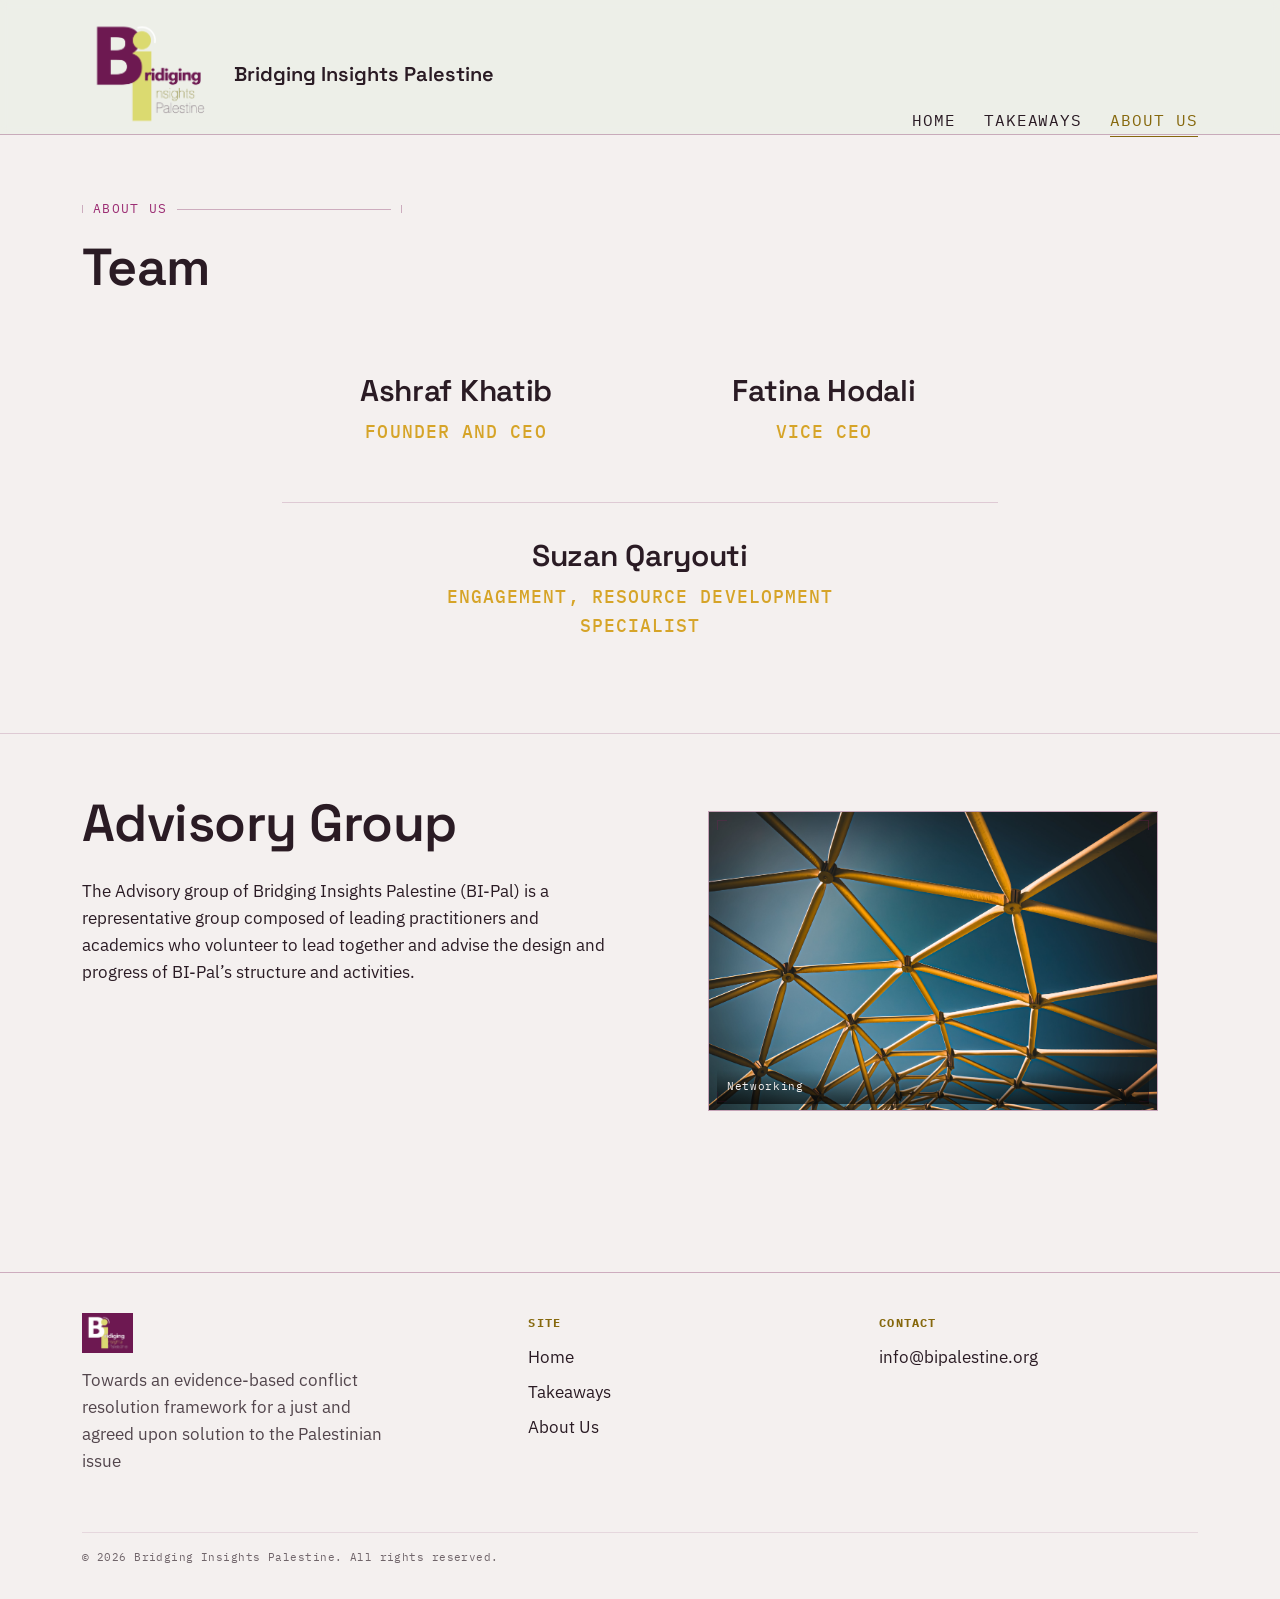
==== commit 0d38c77a: "edits to advisory panel" ====
--- a/about/index.html
+++ b/about/index.html
@@ -69,9 +69,17 @@
 
   <!-- ADVISORY PANEL -->
   <section id="advisory">
-    <div class="wrap">
-      <h2 class="advisory-title">Advisory Group</h2>
-      <p style="max-width:70ch;">The Advisory group of Bridging Insights Palestine (BI-Pal) is a representative group composed of leading practitioners and academics who volunteer to lead together and advise the design and progress of BI-Pal&rsquo;s structure and activities.</p>
+    <div class="wrap two-col">
+      <div>
+        <h2 class="advisory-title">Advisory Group</h2>
+        <p style="max-width:70ch;">The Advisory group of Bridging Insights Palestine (BI-Pal) is a representative group composed of leading practitioners and academics who volunteer to lead together and advise the design and progress of BI-Pal&rsquo;s structure and activities.</p>
+      </div>
+      <figure class="hero-figure hero-figure--edge" style="aspect-ratio:3/2;">
+        <span class="corner tl"></span><span class="corner tr"></span>
+        <span class="corner bl"></span><span class="corner br"></span>
+        <img src="/images/advisory-graphic.jpg" alt="Bridging Insights Palestine Advisory Group" loading="lazy" style="object-fit:cover; object-position:center center;">
+        <figcaption>Networking</figcaption>
+      </figure>
     </div>
   </section>
 
--- a/style.css
+++ b/style.css
@@ -864,6 +864,13 @@
 
 /* Advisory Group heading — matches the "Team" masthead title font */
 .advisory-title{ font-size: clamp(34px, 4.6vw, 52px); max-width: 18ch; }
+
+/* Advisory panel: align text to the top of the image instead of stretching
+   to fill the row, so the shorter text column doesn't leave blank space
+   under the paragraph. It's also the last section on the page, so trim its
+   bottom padding to bring the footer in closer. */
+#advisory .two-col{ align-items: start; }
+#advisory{ padding-bottom: 24px; }
 
 /* Values row — pills in the theme's accent colors */
 .values-row{
